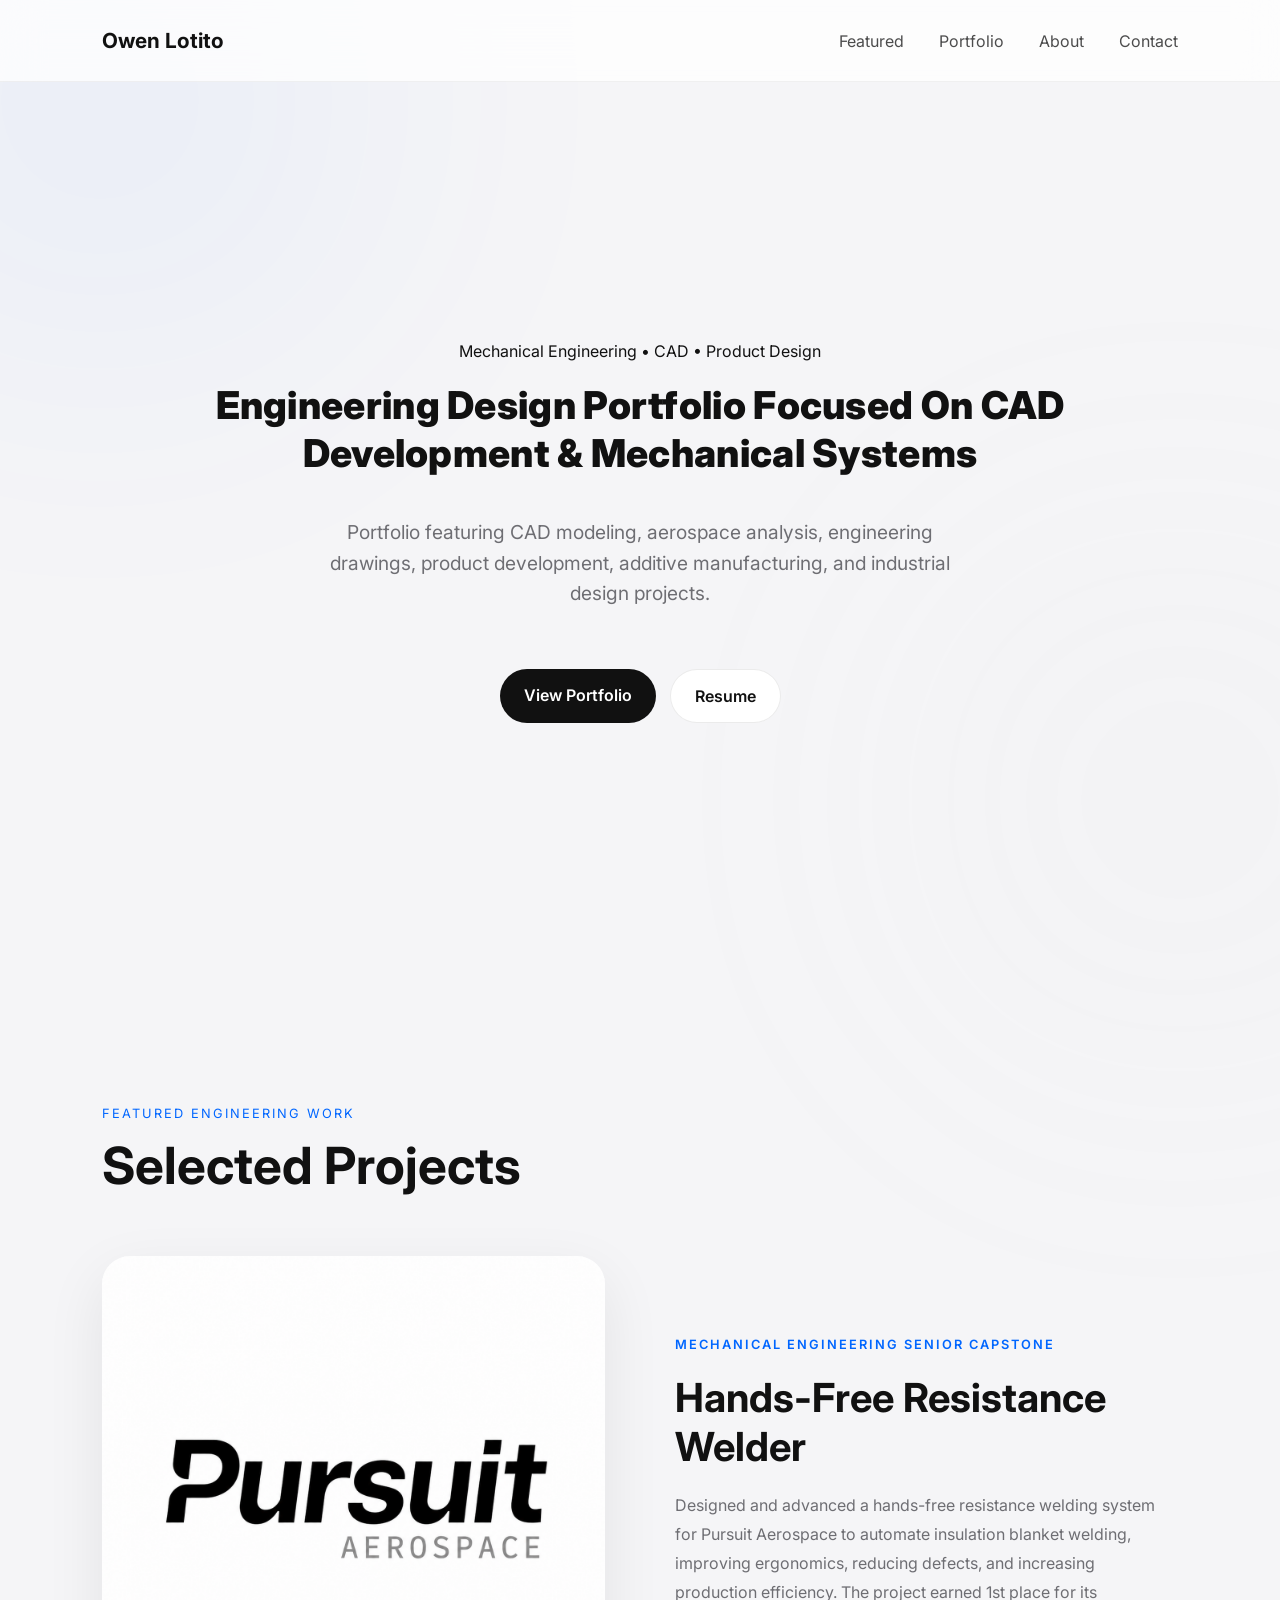
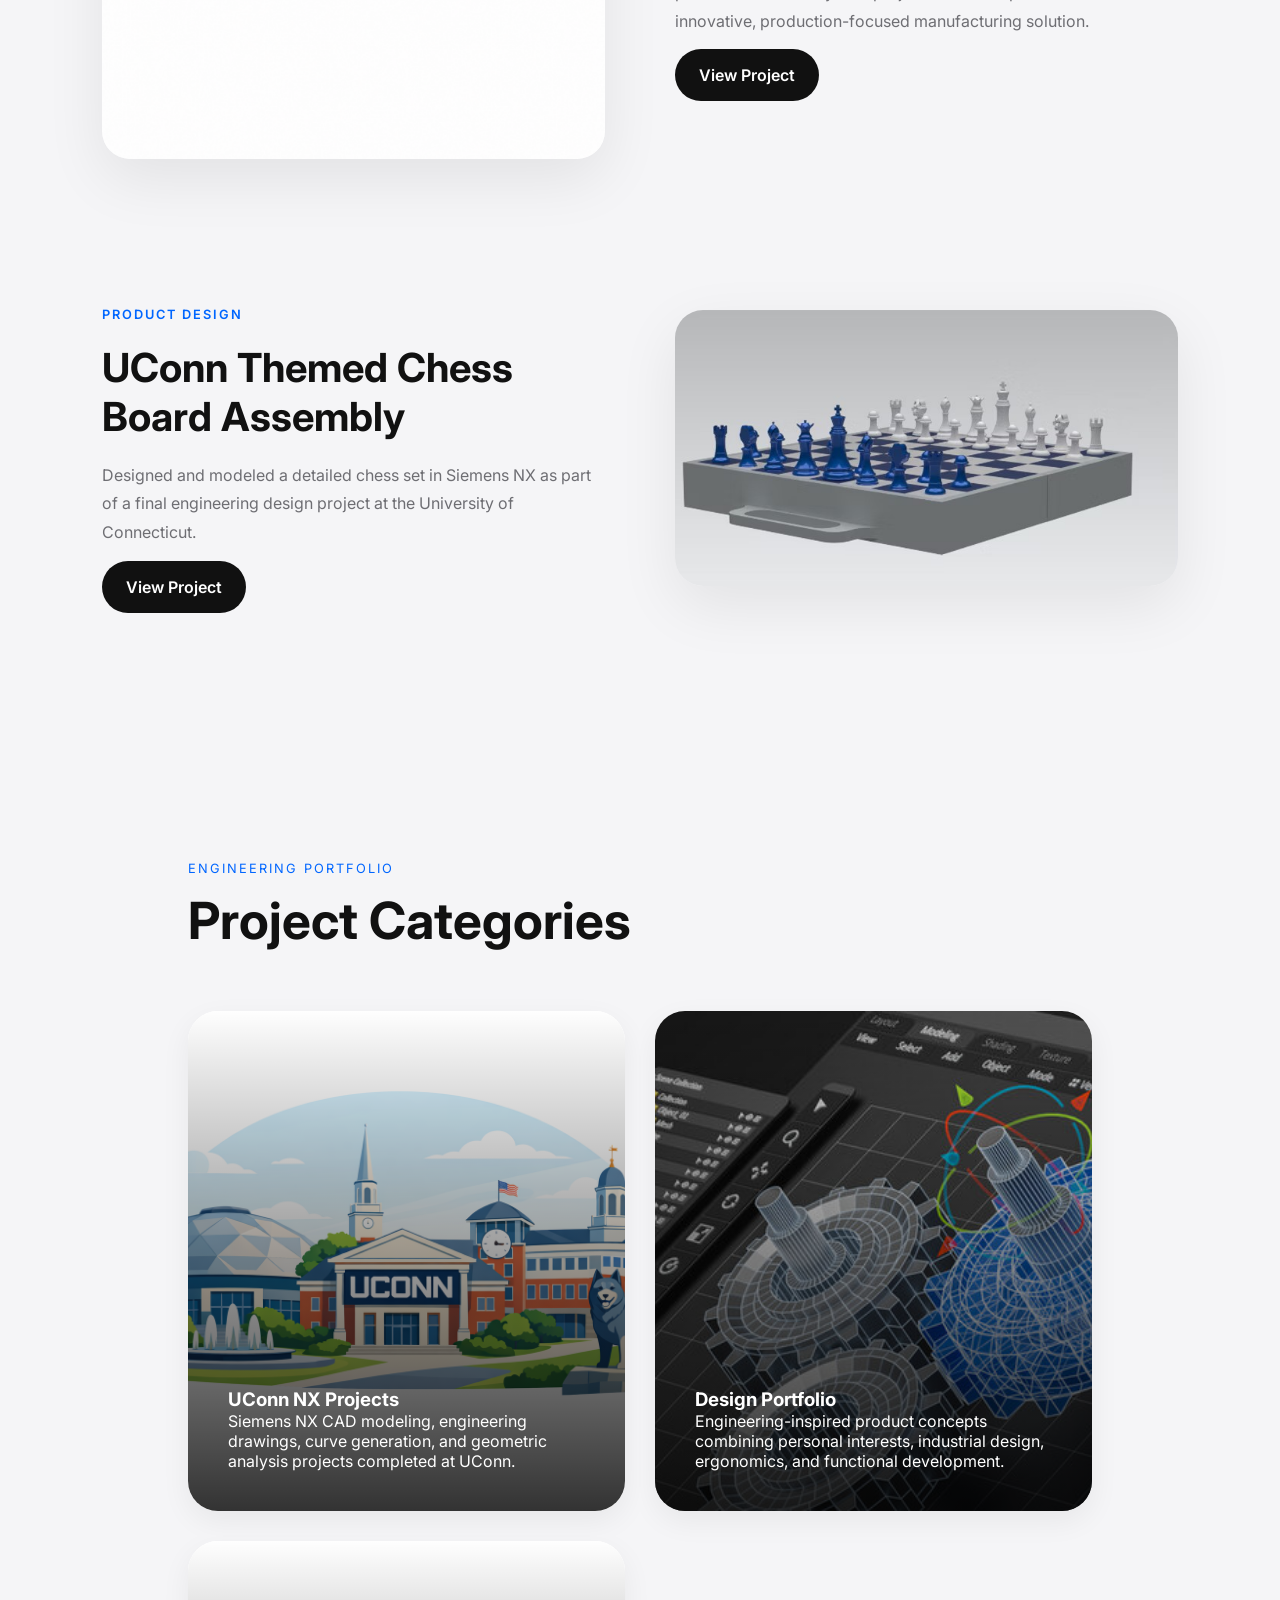
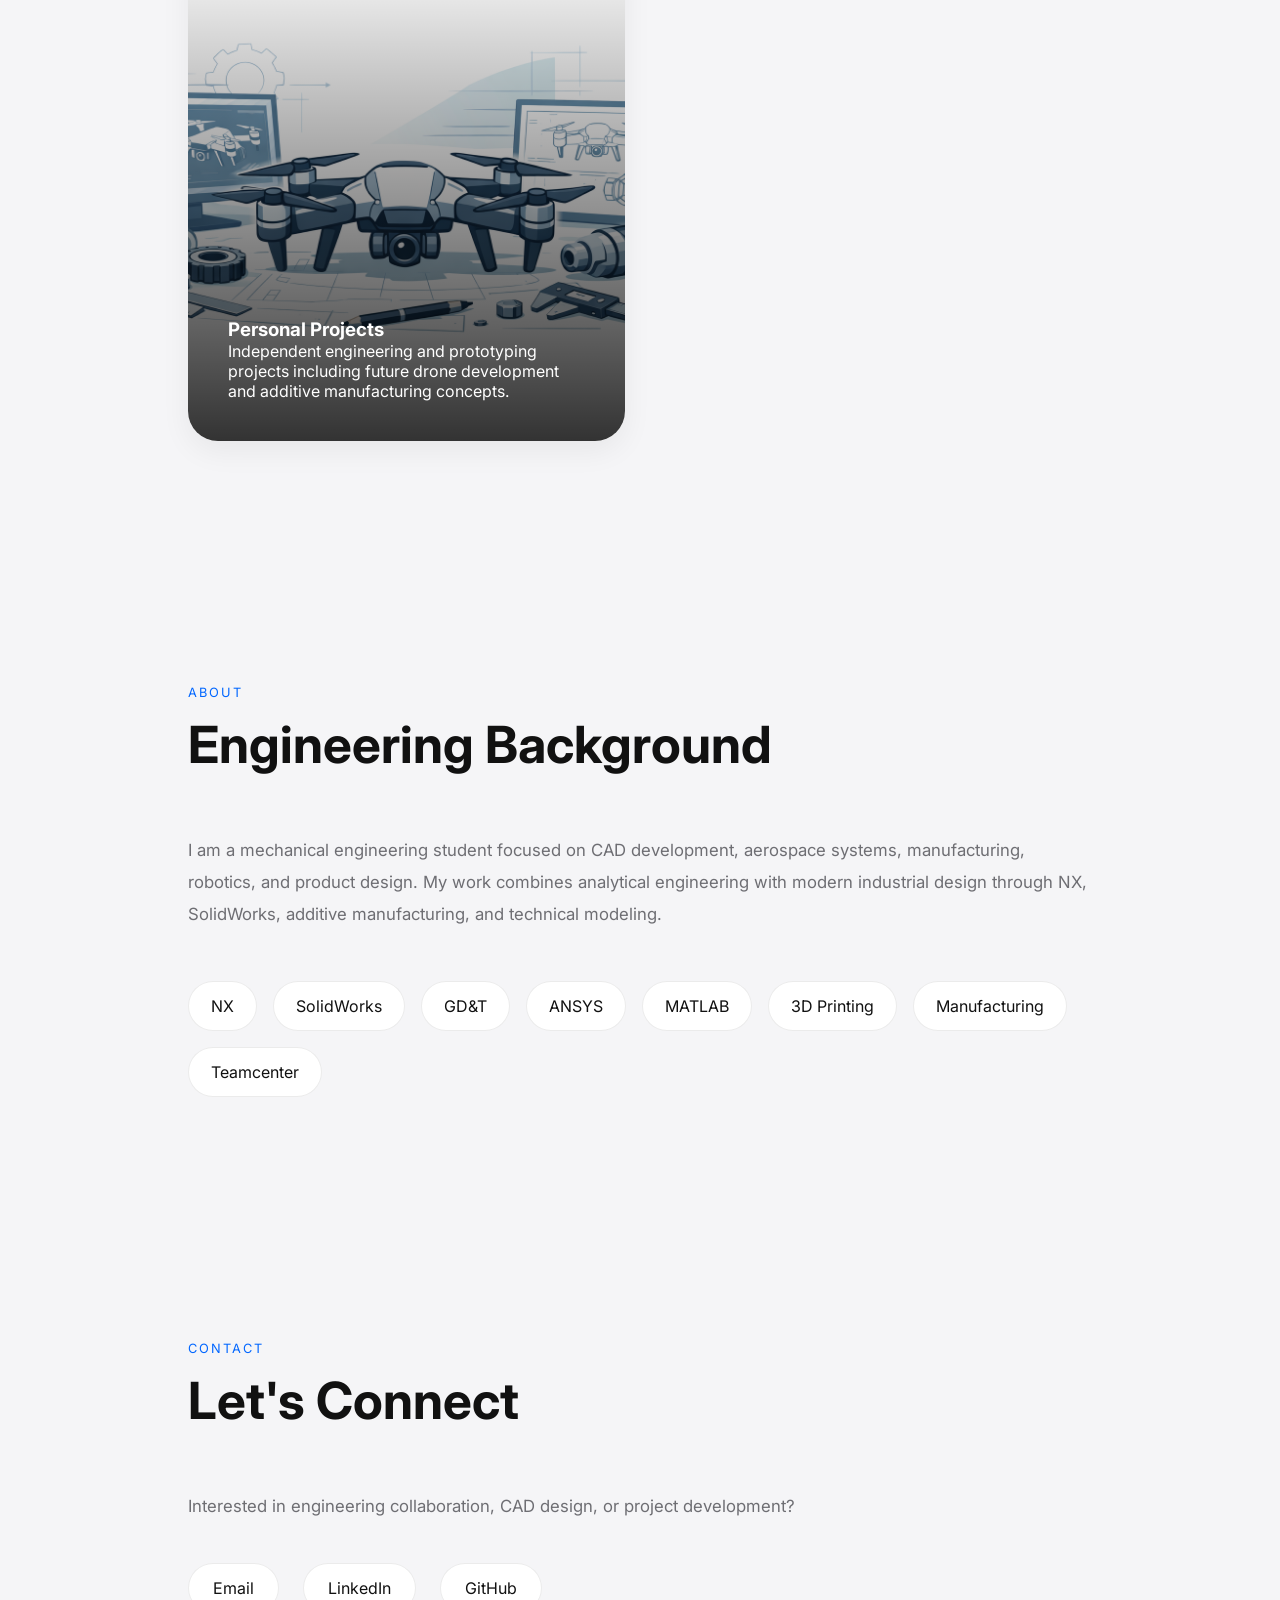
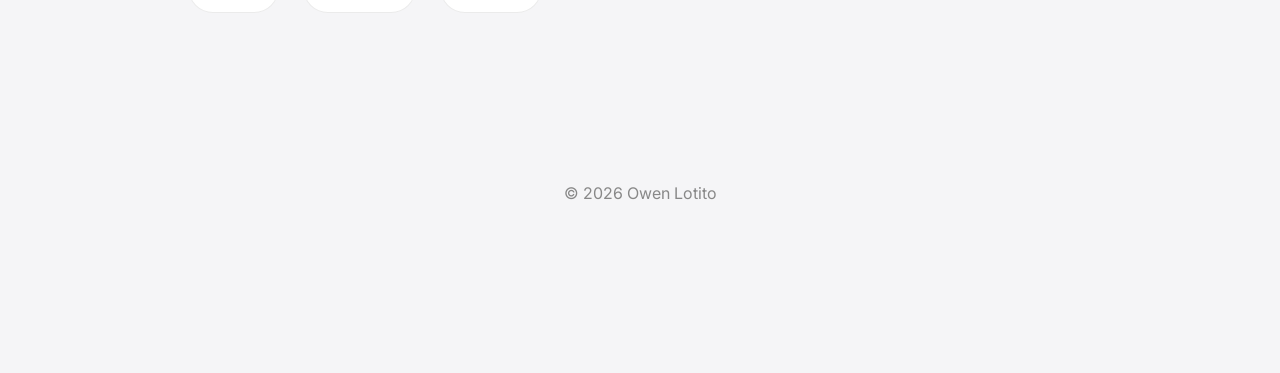
==== index.html @ e56b6489 "Update index.html" ====
<!DOCTYPE html>
<html lang="en">
<head>
  <meta charset="UTF-8" />
  <meta name="viewport" content="width=device-width, initial-scale=1.0"/>
  <title>Owen Lotito | Engineering Portfolio</title>

  <link rel="stylesheet" href="style.css"/>
  <link href="https://fonts.googleapis.com/css2?family=Inter:wght@300;400;500;600;700;800&display=swap" rel="stylesheet">
</head>

<body>

<div class="background-glow glow1"></div>
<div class="background-glow glow2"></div>

<header class="hero">

  <nav>
    <h1 class="logo">Owen Lotito</h1>

    <div class="nav-links">
      <a href="#featured">Featured</a>
      <a href="#categories">Portfolio</a>
      <a href="#about">About</a>
      <a href="#contact">Contact</a>
    </div>
  </nav>

  <div class="hero-content fade-up">

    <div class="hero-text">
      <span class="hero-subtitle">Mechanical Engineering • CAD • Product Design</span>

      <h2>
        Engineering Design Portfolio Focused On CAD Development & Mechanical Systems
      </h2>

      <p>
        Portfolio featuring CAD modeling, aerospace analysis, engineering drawings,
        product development, additive manufacturing, and industrial design projects.
      </p>
      
    
      <div class="hero-buttons">
        <a class="btn primary" href="#featured">View Portfolio</a>
        <a class="btn secondary" href="resume.pdf" target="_blank">Resume</a>
      </div>
    </div>

</header>

<section id="featured" class="featured-section">

  <div class="section-title fade-up">
    <span>Featured Engineering Work</span>
    <h2>Selected Projects</h2>
  </div>

 <div class="featured-project fade-left">
    
  <div class="featured-image">
    <img src="image/pursuit.png" alt="UConn Senior Capstone" class="pursuit-logo"/>
  </div>
    
  <div class="featured-text">
    <span class="project-tag">Mechanical Engineering Senior Capstone</span>
    <h3>Hands-Free Resistance Welder</h3>

    <p>
      Designed and advanced a hands-free resistance welding system for Pursuit Aerospace 
      to automate insulation blanket welding, improving ergonomics, reducing defects, 
      and increasing production efficiency. The project earned 1st place for its innovative, production-focused manufacturing solution.
    </p>

    <a href="chess-project.html" class="btn primary">View Project</a>
  </div>

</div>

  <div class="featured-project reverse fade-right">

    <div class="featured-image">
      <img src="image/Chess-set-IMG.jpg" alt="UConn NX Final Project"/>
    </div>
    
    <div class="featured-text">
      <span class="project-tag">Product Design</span>
      <h3>UConn Themed Chess Board Assembly</h3> 
      <p>
        Designed and modeled a detailed chess set in Siemens NX as part of a
        final engineering design project at the University of Connecticut.
      </p>

      <a href="chess-project.html" class="btn primary">View Project</a>
    </div>

  </div>

<section id="categories" class="categories-section">

  <div class="section-title fade-up">
    <span>Engineering Portfolio</span>
    <h2>Project Categories</h2>
  </div>

 <div class="category-grid">

  <!-- UCONN NX PROJECTS -->
  <a href="uconn-nx-projects.html" class="category-card fade-up">
    <img src="image/uconn-image.png" alt="UConn NX Projects"/>

    <div class="category-overlay">
      <h3>UConn NX Projects</h3>
      <p>
        Siemens NX CAD modeling, engineering drawings, curve generation,
        and geometric analysis projects completed at UConn.
      </p>
    </div>
  </a>

  <!-- DESIGN PORTFOLIO -->
  <a href="design-portfolio.html" class="category-card fade-up">
    <img src="image/design-portfolio-image.jpg" alt="Design Portfolio"/>

    <div class="category-overlay">
      <h3>Design Portfolio</h3>
      <p>
        Engineering-inspired product concepts combining personal interests,
        industrial design, ergonomics, and functional development.
      </p>
    </div>
  </a>

  <!-- PERSONAL PROJECTS -->
  <a href="personal-projects.html" class="category-card fade-up">
    <img src="image/drone-cover-art.png" alt="Personal Projects"/>

    <div class="category-overlay">
      <h3>Personal Projects</h3>
      <p>
        Independent engineering and prototyping projects including future
        drone development and additive manufacturing concepts.
      </p>
    </div>
  </a>

</div>

  </div>

</section>

<section id="about" class="about-section fade-up">

  <div class="section-title">
    <span>About</span>
    <h2>Engineering Background</h2>
  </div>

  <p>
    I am a mechanical engineering student focused on CAD development,
    aerospace systems, manufacturing, robotics, and product design.
    My work combines analytical engineering with modern industrial design
    through NX, SolidWorks, additive manufacturing, and technical modeling.
  </p>

  <div class="skills-grid">
    <span>NX</span>
    <span>SolidWorks</span>
    <span>GD&T</span>
    <span>ANSYS</span>
    <span>MATLAB</span>
    <span>3D Printing</span>
    <span>Manufacturing</span>
    <span>Teamcenter</span>
  </div>

</section>

<section id="contact" class="contact-section fade-up">

  <div class="section-title">
    <span>Contact</span>
    <h2>Let's Connect</h2>
  </div>

  <p>
    Interested in engineering collaboration, CAD design, or project development?
  </p>

  <div class="contact-links">
    <a href="mailto:owenlotito14@gmail.com">Email</a>
    <a href="https://www.linkedin.com/in/owen-lotito/" target="_blank">LinkedIn</a>
    <a href="https://github.com" target="_blank">GitHub</a>
  </div>

</section>

<footer>
  <p>© 2026 Owen Lotito</p>
</footer>

<script src="script.js"></script>

</body>
</html>
---- style.css ----
* {
  margin: 0;
  padding: 0;
  box-sizing: border-box;
}

html {
  scroll-behavior: smooth;
}

body {
  font-family: 'Inter', sans-serif;
  background: #f5f5f7;
  color: #111111;
  overflow-x: hidden;
}

.background-glow {
  position: fixed;
  width: 500px;
  height: 500px;
  border-radius: 50%;
  filter: blur(150px);
  opacity: 0.06;
  z-index: -1;
}

.glow1 {
  background: #0066ff;
  top: -150px;
  left: -150px;
}

.glow2 {
  background: #cfcfcf;
  bottom: -150px;
  right: -150px;
}

nav {
  display: flex;
  justify-content: space-between;
  align-items: center;
  padding: 28px 8%;
  position: sticky;
  top: 0;
  z-index: 1000;
  backdrop-filter: blur(20px);
  background: rgba(255,255,255,0.75);
  border-bottom: 1px solid rgba(0,0,0,0.05);
}

.logo {
  font-size: 1.3rem;
  font-weight: 700;
  text-decoration: none;
  color: #111;
}

.nav-links {
  display: flex;
  gap: 35px;
}

.nav-links a {
  text-decoration: none;
  color: rgba(0,0,0,0.7);
  transition: 0.3s ease;
}

.nav-links a:hover {
  color: #111;
}

.hero-content {
  display: flex;
  justify-content: center;
  align-items: center;
  min-height: 100vh;
  width: 100%;
  padding: 0 80px;
  text-align: center;
}

.hero-text {
  max-width: 850px;
  margin: 0 auto;
  text-align: center;
}

.hero-text h2 {
  text-align: center;
  font-size: clamp(1.8rem, 3vw, 2.6rem);
  line-height: 1.25;
  margin: 20px auto 40px;
  font-weight: 850;
  letter-spacing: 0.3px;
}

.hero-text p {
  font-size: 1.2rem;
  line-height: 1.6;
  max-width: 650px;
  margin: 0 auto 30px auto;
  color: #6e6e73;
}

.hero-buttons {
  display: flex;
  justify-content: center;
  gap: 14px;
  margin-top: 60px;
}

.btn {
  padding: 16px 24px;
  border-radius: 900px;
  text-decoration: none;
  font-weight: 600;
  transition: 0.35s ease;
}

.primary {
  background: #111;
  color: white;
}

.primary:hover {
  transform: translateY(-3px);
}

.secondary {
  border: 1px solid rgba(0,0,0,0.08);
  color: #111;
  background: white;
}

.secondary:hover {
  background: #f0f0f0;
}

.hero-image {
  width: 100%;
  max-width: 420px;
  border-radius: 32px;
  object-fit: cover;
  box-shadow: 0 20px 60px rgba(0,0,0,0.08);
}

section {
  padding: 120px 8%;
}

.section-title span {
  color: #0066ff;
  text-transform: uppercase;
  letter-spacing: 2px;
  font-size: 0.8rem;
}

.section-title h2 {
  font-size: clamp(2.5rem, 4vw, 4rem);
  margin-top: 12px;
  margin-bottom: 60px;
}

.featured-project {
  display: grid;
  grid-template-columns: 1fr 1fr;
  gap: 70px;
  align-items: center;
  margin-bottom: 140px;
}

.reverse {
  direction: rtl;
}

.reverse * {
  direction: ltr;
}

.featured-image {
  width: 100%;
}

.featured-image img {
  width: 100%;
  border-radius: 28px;
  object-fit: cover;
  box-shadow: 0 20px 60px rgba(0,0,0,0.08);
}

.featured-text h3 {
  font-size: 2.5rem;
  margin: 20px 0;
}

.featured-text p {
  color: #6e6e73;
  line-height: 1.8;
  margin-bottom: 30px;
}

.project-tag {
  color: #0066ff;
  text-transform: uppercase;
  letter-spacing: 2px;
  font-size: 0.8rem;
  font-weight: 600;
}

.project-link {
  color: #111;
  text-decoration: none;
  font-weight: 600;
}

.project-features {
  list-style: none;
  padding: 0;
  margin: 25px 0;
}

.project-features li {
  color: #6e6e73;
  line-height: 1.8;
  margin-bottom: 12px;
  padding-left: 24px;
  position: relative;
}

.project-features li:before {
  content: "→";
  position: absolute;
  left: 0;
  color: #0066ff;
  font-weight: 600;
}

.project-images {
  display: grid;
  gap: 20px;
}

.project-images img {
  width: 100%;
  border-radius: 24px;
  object-fit: cover;
  box-shadow: 0 10px 30px rgba(0,0,0,0.08);
  transition: transform 0.3s ease;
}

.project-images img:hover {
  transform: translateY(-6px);
}

.category-grid {
  display: grid;
  grid-template-columns: repeat(auto-fit, minmax(300px, 1fr));
  gap: 30px;
}

.category-card {
  position: relative;
  overflow: hidden;
  border-radius: 30px;
  height: 500px;
  background: white;
  box-shadow: 0 10px 30px rgba(0,0,0,0.06);
}

.category-card img {
  width: 100%;
  height: 100%;
  object-fit: cover;
  transition: 0.6s ease;
}

.category-card:hover img {
  transform: scale(1.05);
}

.category-overlay {
  position: absolute;
  inset: 0;
  background: linear-gradient(to top, rgba(0,0,0,0.8), transparent);
  display: flex;
  flex-direction: column;
  justify-content: flex-end;
  padding: 40px;
  color: white;
}

.project-grid {
  display: grid;
  grid-template-columns: repeat(auto-fit, minmax(320px, 1fr));
  gap: 30px;
}

.project-card {
  background: white;
  border-radius: 28px;
  overflow: hidden;
  box-shadow: 0 10px 30px rgba(0,0,0,0.06);
  transition: 0.4s ease;
}

.project-card:hover {
  transform: translateY(-10px);
}

.project-card img {
  width: 100%;
  height: 260px;
  object-fit: cover;
}

.project-info {
  padding: 30px;
}

.project-info h3 {
  margin-bottom: 15px;
  font-size: 1.4rem;
}

.project-info p {
  color: #6e6e73;
  line-height: 1.7;
}

.about-section p,
.contact-section p {
  max-width: 900px;
  color: #6e6e73;
  line-height: 1.9;
  font-size: 1.05rem;
}

.skills-grid {
  display: flex;
  flex-wrap: wrap;
  gap: 16px;
  margin-top: 50px;
}

.skills-grid span {
  background: white;
  border: 1px solid rgba(0,0,0,0.08);
  padding: 14px 22px;
  border-radius: 999px;
}

.contact-links {
  display: flex;
  gap: 24px;
  margin-top: 40px;
}

.contact-links a {
  text-decoration: none;
  color: #111;
  border: 1px solid rgba(0,0,0,0.08);
  background: white;
  padding: 14px 24px;
  border-radius: 999px;
  transition: 0.3s ease;
}

.contact-links a:hover {
  background: #f0f0f0;
}

footer {
  padding: 50px;
  text-align: center;
  color: #888;
}

.fade-up,
.fade-left,
.fade-right {
  opacity: 0;
  transition: all 1s ease;
}

.fade-up {
  transform: translateY(40px);
}

.fade-left {
  transform: translateX(-40px);
}

.fade-right {
  transform: translateX(40px);
}

.visible {
  opacity: 1;
  transform: translate(0,0);
}

/* ===== PROJECT DETAIL PAGE STYLES ===== */

.project-detail-section {
  padding: 80px 8% !important;
}

.project-detail-container {
  max-width: 900px;
  margin: 0 auto;
}

.project-header-content {
  margin-bottom: 60px;
}

.project-header-content h1 {
  font-size: clamp(2.5rem, 5vw, 4rem);
  margin: 20px 0;
  font-weight: 800;
  line-height: 1.2;
  color: #111;
}

.project-intro {
  font-size: 1.15rem;
  line-height: 1.8;
  color: #6e6e73;
  margin-top: 20px;
  max-width: 800px;
}

.project-detail-image {
  margin-bottom: 100px;
  width: 100%;
}

.project-detail-image img {
  width: 100%;
  border-radius: 28px;
  box-shadow: 0 20px 60px rgba(0,0,0,0.08);
  object-fit: cover;
  display: block;
}

.project-detail-content {
  margin-bottom: 80px;
}

.detail-section {
  margin-bottom: 80px;
}

.detail-section h2 {
  font-size: 2rem;
  font-weight: 700;
  margin-bottom: 30px;
  color: #111;
}

.detail-section p {
  color: #6e6e73;
  line-height: 1.85;
  margin-bottom: 20px;
  font-size: 1.05rem;
}

.detail-section p:last-child {
  margin-bottom: 0;
}

/* ===== ENHANCED PROJECT FEATURES LIST ===== */

.project-features-detailed {
  list-style: none !important;
  padding: 0 !important;
  margin: 30px 0 !important;
}

.project-features-detailed li {
  background: white;
  padding: 24px;
  margin-bottom: 16px;
  border-radius: 16px;
  border-left: 4px solid #0066ff;
  box-shadow: 0 4px 15px rgba(0,0,0,0.03);
  transition: all 0.3s ease;
  list-style: none !important;
}

.project-features-detailed li:hover {
  box-shadow: 0 8px 25px rgba(0,0,0,0.08);
  transform: translateX(8px);
}

.project-features-detailed li strong {
  color: #111;
  font-size: 1.05rem;
  display: block;
  margin-bottom: 8px;
  font-weight: 700;
}

.project-features-detailed li span {
  color: #6e6e73;
  line-height: 1.7;
  font-size: 0.98rem;
  display: block;
  font-weight: 400;
}

/* ===== SKILLS APPLIED SECTION ===== */

.skills-applied {
  display: flex;
  flex-wrap: wrap;
  gap: 12px;
  margin-top: 30px;
}

.skills-applied span {
  background: white;
  border: 1px solid rgba(0,0,0,0.08);
  color: #111;
  padding: 12px 20px;
  border-radius: 999px;
  font-size: 0.95rem;
  font-weight: 500;
  transition: all 0.3s ease;
}

.skills-applied span:hover {
  background: #111;
  color: white;
  border-color: #111;
  transform: translateY(-2px);
}

/* ===== BACK LINK ===== */

.back-link {
  margin-top: 100px;
  padding-top: 60px;
  border-top: 1px solid rgba(0,0,0,0.08);
}

.back-link a {
  display: inline-block;
  color: #0066ff;
  text-decoration: none;
  font-weight: 600;
  transition: all 0.3s ease;
  padding: 12px 20px;
  border-radius: 8px;
}

.back-link a:hover {
  background: rgba(0,102,255,0.1);
  transform: translateX(-6px);
}

@media(max-width: 1000px) {

  .hero-content,
  .featured-project {
    grid-template-columns: 1fr;
  }

  .hero-text h2 {
    font-size: 3rem;
  }

  .reverse {
    direction: ltr;
  }

  .project-detail-section {
    padding: 60px 8% !important;
  }

  .detail-section {
    margin-bottom: 60px;
  }

  .project-features-detailed li {
    padding: 20px;
    margin-bottom: 12px;
  }

}

@media(max-width: 640px) {

  .project-header-content h1 {
    font-size: 2rem;
  }

  .detail-section h2 {
    font-size: 1.5rem;
  }

  .skills-applied {
    gap: 8px;
  }

  .skills-applied span {
    padding: 10px 16px;
    font-size: 0.9rem;
  }

  /* ===== CLICKABLE CATEGORY CARDS ===== */

.category-card {
  text-decoration: none;
  color: inherit;
  display: block;
  transition: all 0.4s ease;
}

.category-card:hover {
  transform: translateY(-10px);
  box-shadow: 0 20px 50px rgba(0,0,0,0.12);
}

/* ===== CATEGORY OVERLAY TEXT ===== */

.category-overlay h3 {
  font-size: 2rem;
  margin-bottom: 14px;
  font-weight: 700;
}

.category-overlay p {
  line-height: 1.7;
  color: rgba(255,255,255,0.85);
}

/* ===== PAGE HEADER IMPROVEMENTS ===== */

.projects-section .section-title {
  margin-bottom: 70px;
}

/* ===== PROJECT CARD IMAGE CONSISTENCY ===== */

.project-card img {
  width: 100%;
  height: 280px;
  object-fit: cover;
  display: block;
}

/* ===== SMOOTHER CARD ANIMATION ===== */

.project-card {
  transition:
    transform 0.4s ease,
    box-shadow 0.4s ease;
}

.project-card:hover {
  transform: translateY(-12px);
  box-shadow: 0 20px 50px rgba(0,0,0,0.12);
}

/* ===== MOBILE IMPROVEMENTS ===== */

@media(max-width: 768px) {

  .category-card {
    height: 380px;
  }

  .category-overlay h3 {
    font-size: 1.6rem;
  }

  .project-card img {
    height: 220px;
  }

.logo-fit {
  width: 80px;
  height: auto;
  object-fit: contain;
}
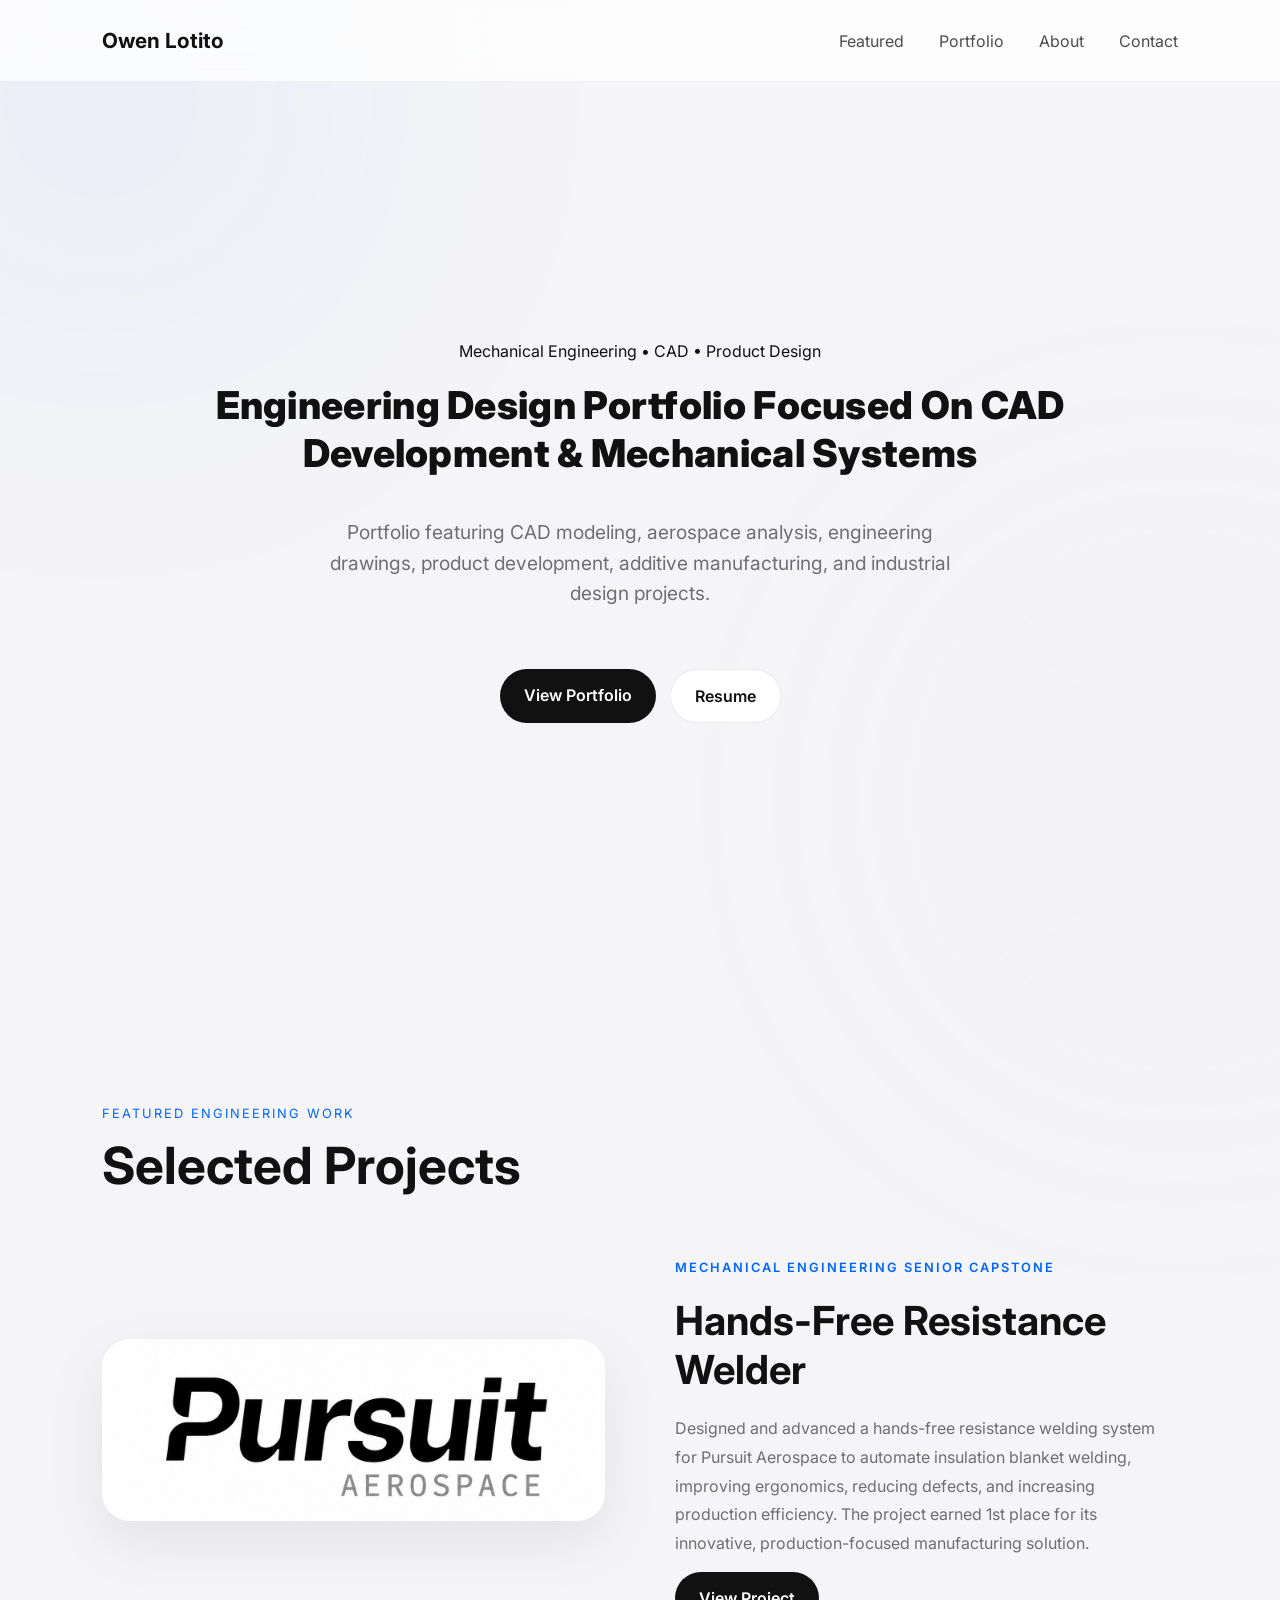
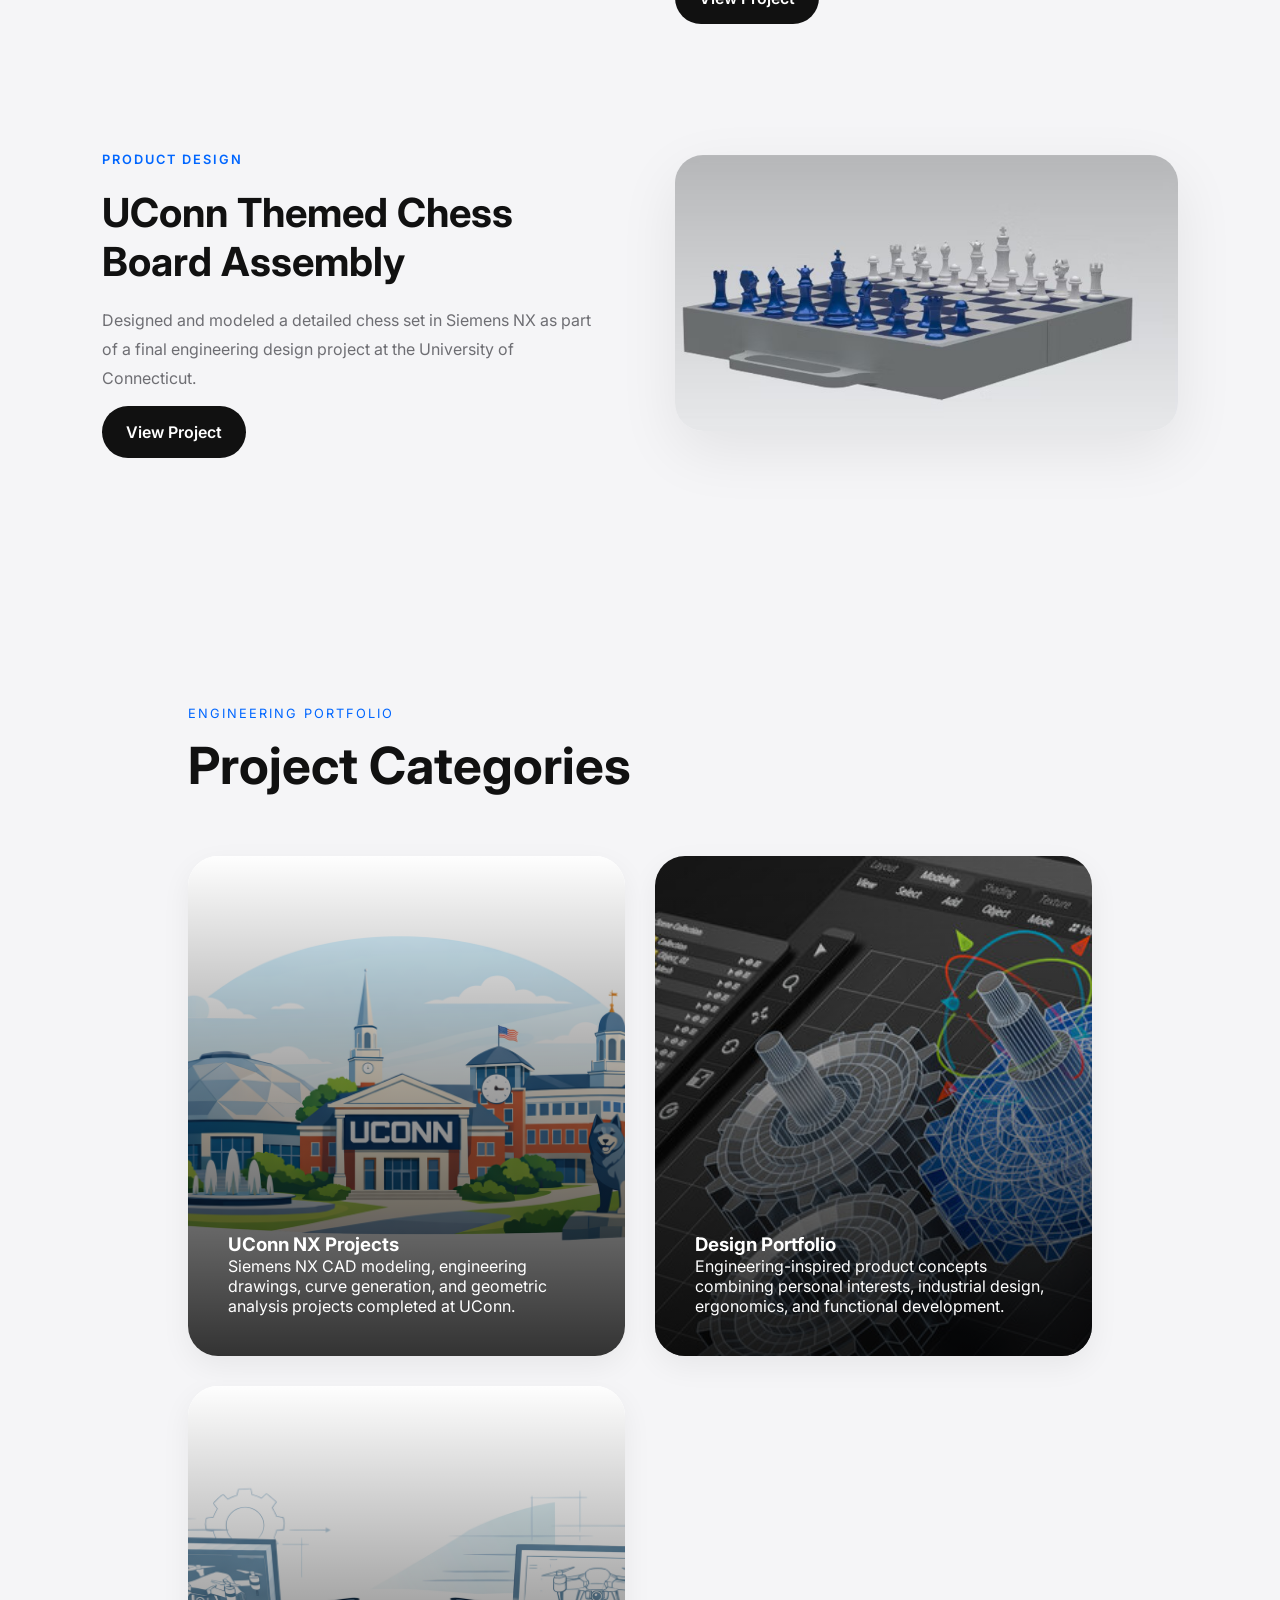
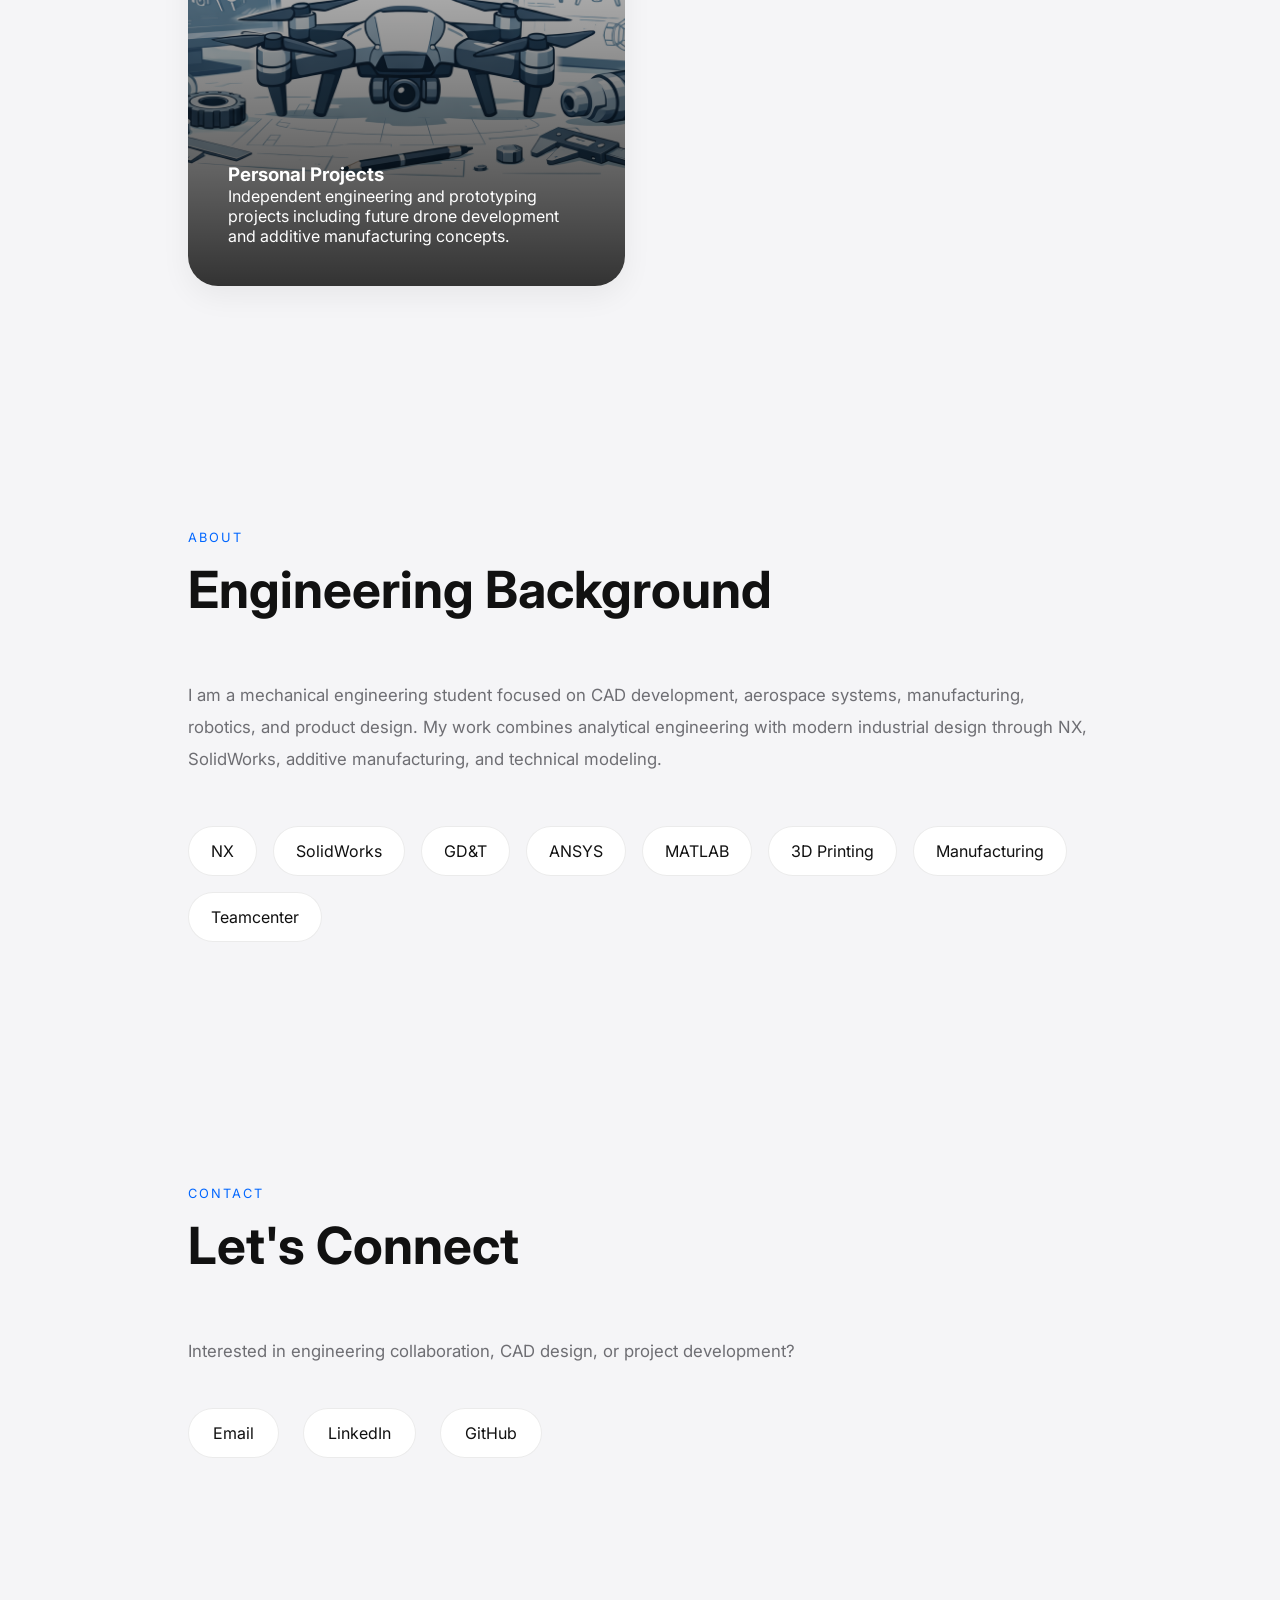
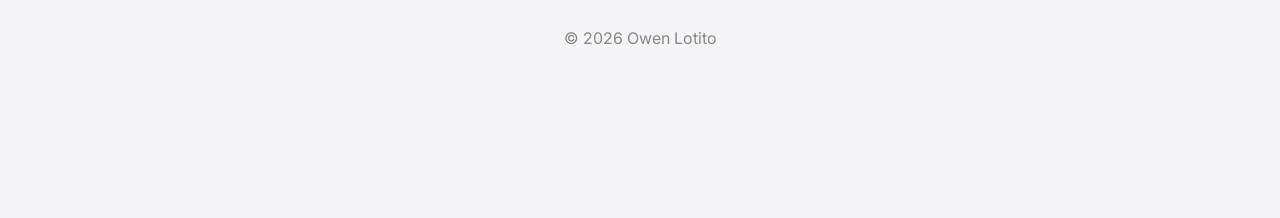
==== commit 36faf4ed: "Update capstone project link to point to capstone-project.html" ====
--- a/index.html
+++ b/index.html
@@ -73,7 +73,7 @@
       and increasing production efficiency. The project earned 1st place for its innovative, production-focused manufacturing solution.
     </p>
 
-    <a href="chess-project.html" class="btn primary">View Project</a>
+    <a href="capstone-project.html" class="btn primary">View Project</a>
   </div>
 
 </div>
--- a/style.css
+++ b/style.css
@@ -682,7 +682,7 @@
     height: 220px;
   }
 
-.logo-fit {
+.pursuit-logo {
   width: 80px;
   height: auto;
   object-fit: contain;
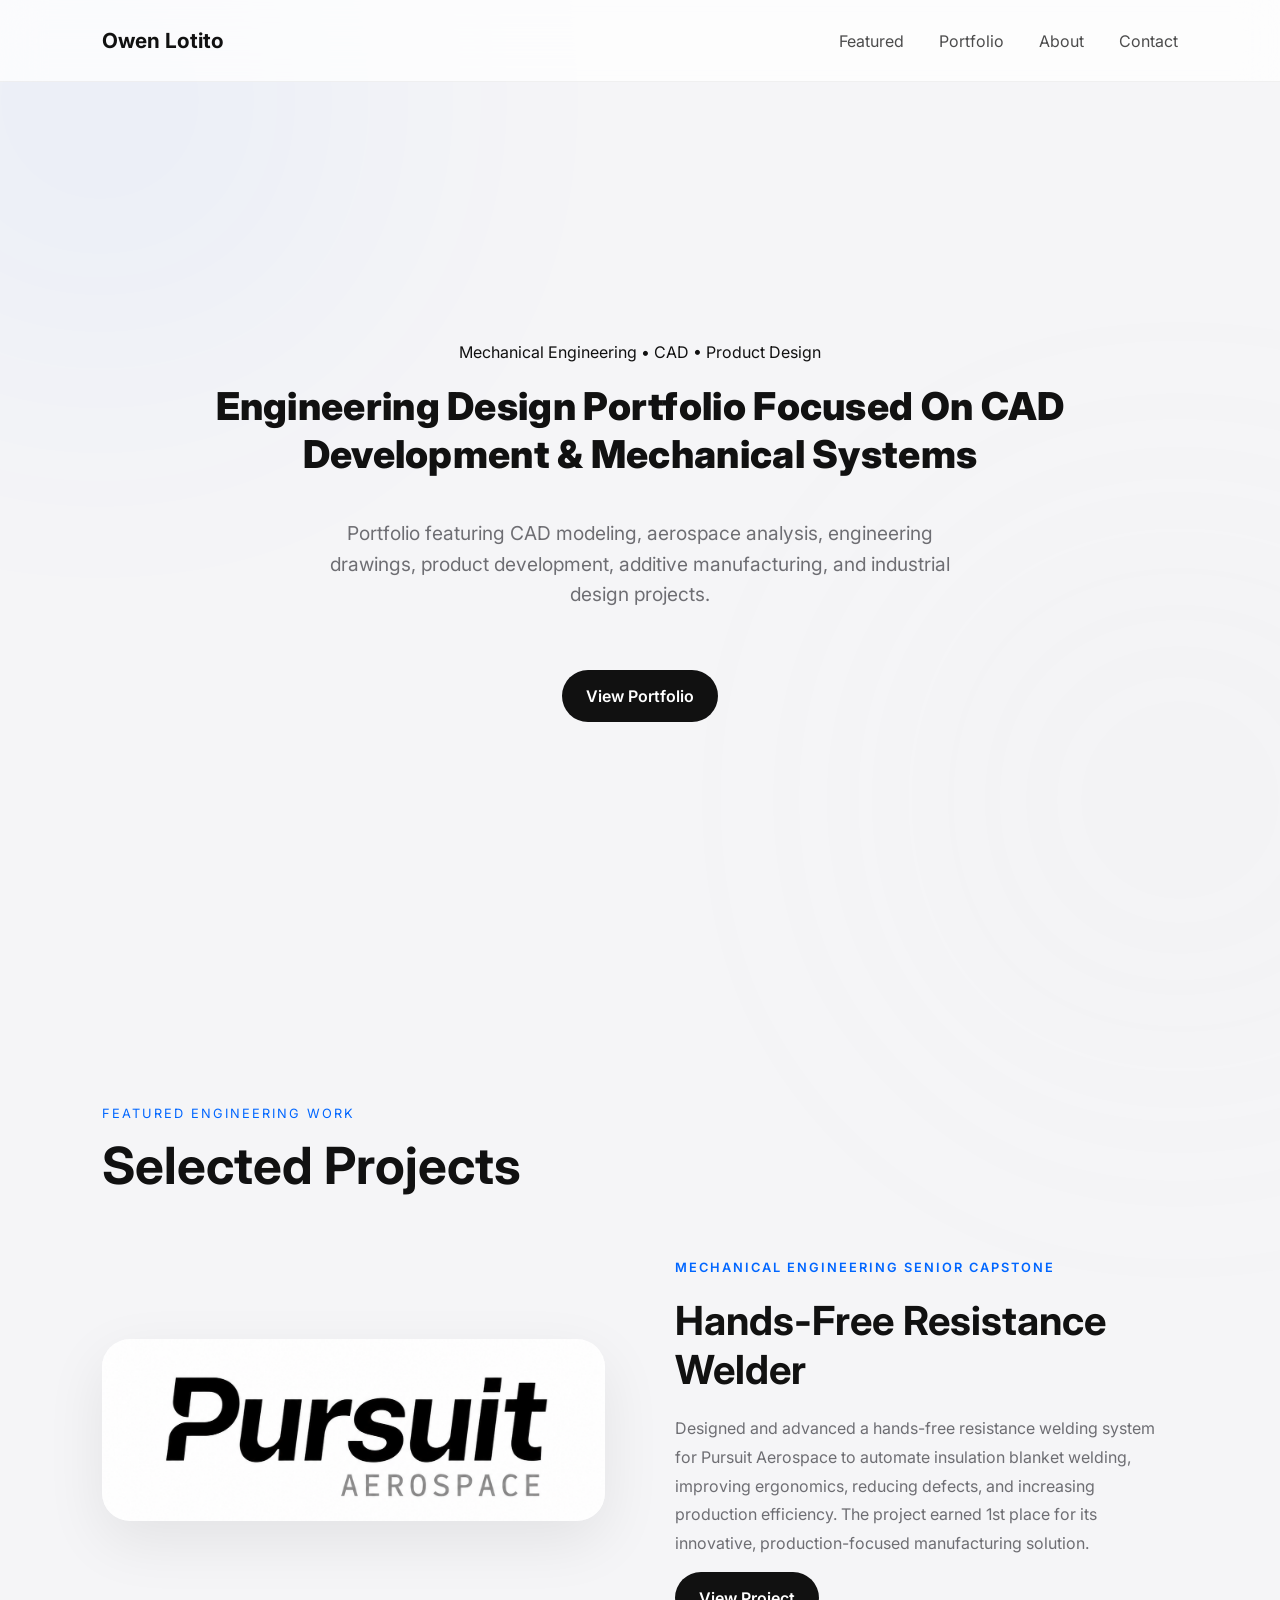
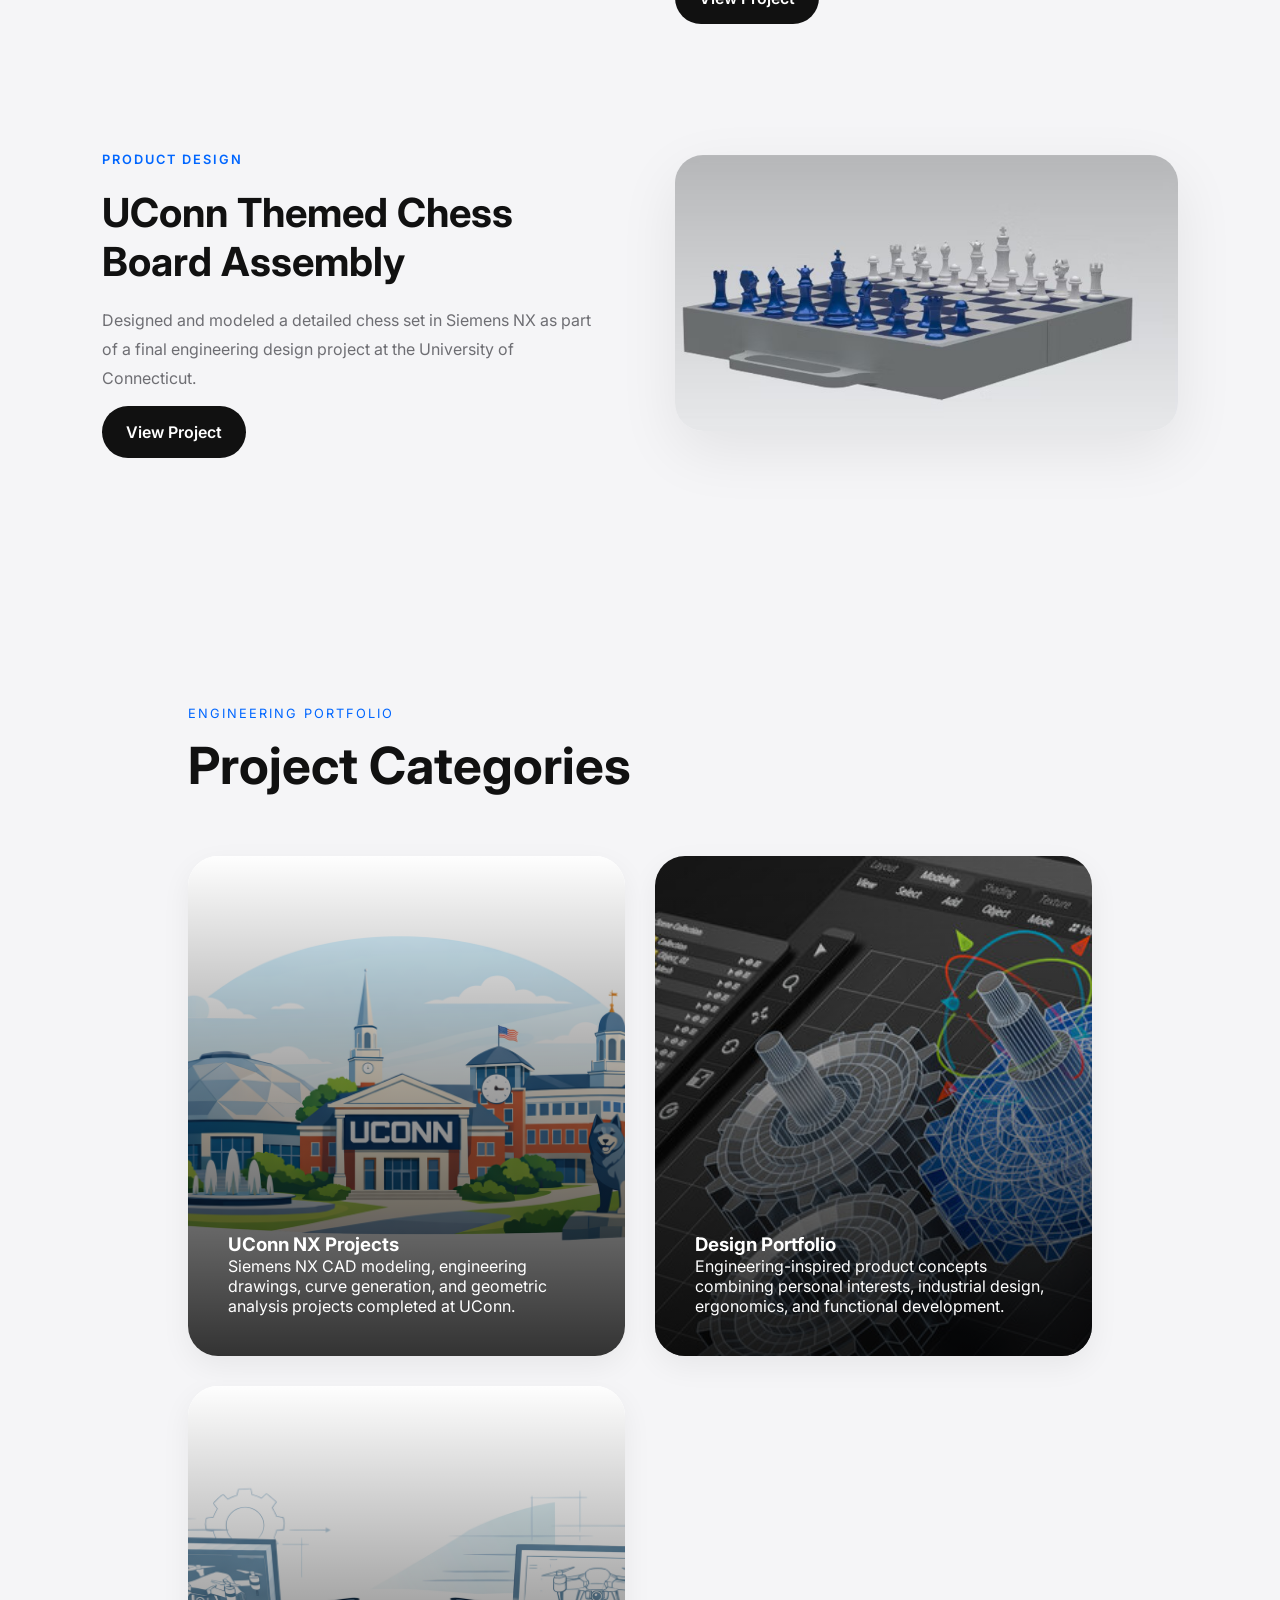
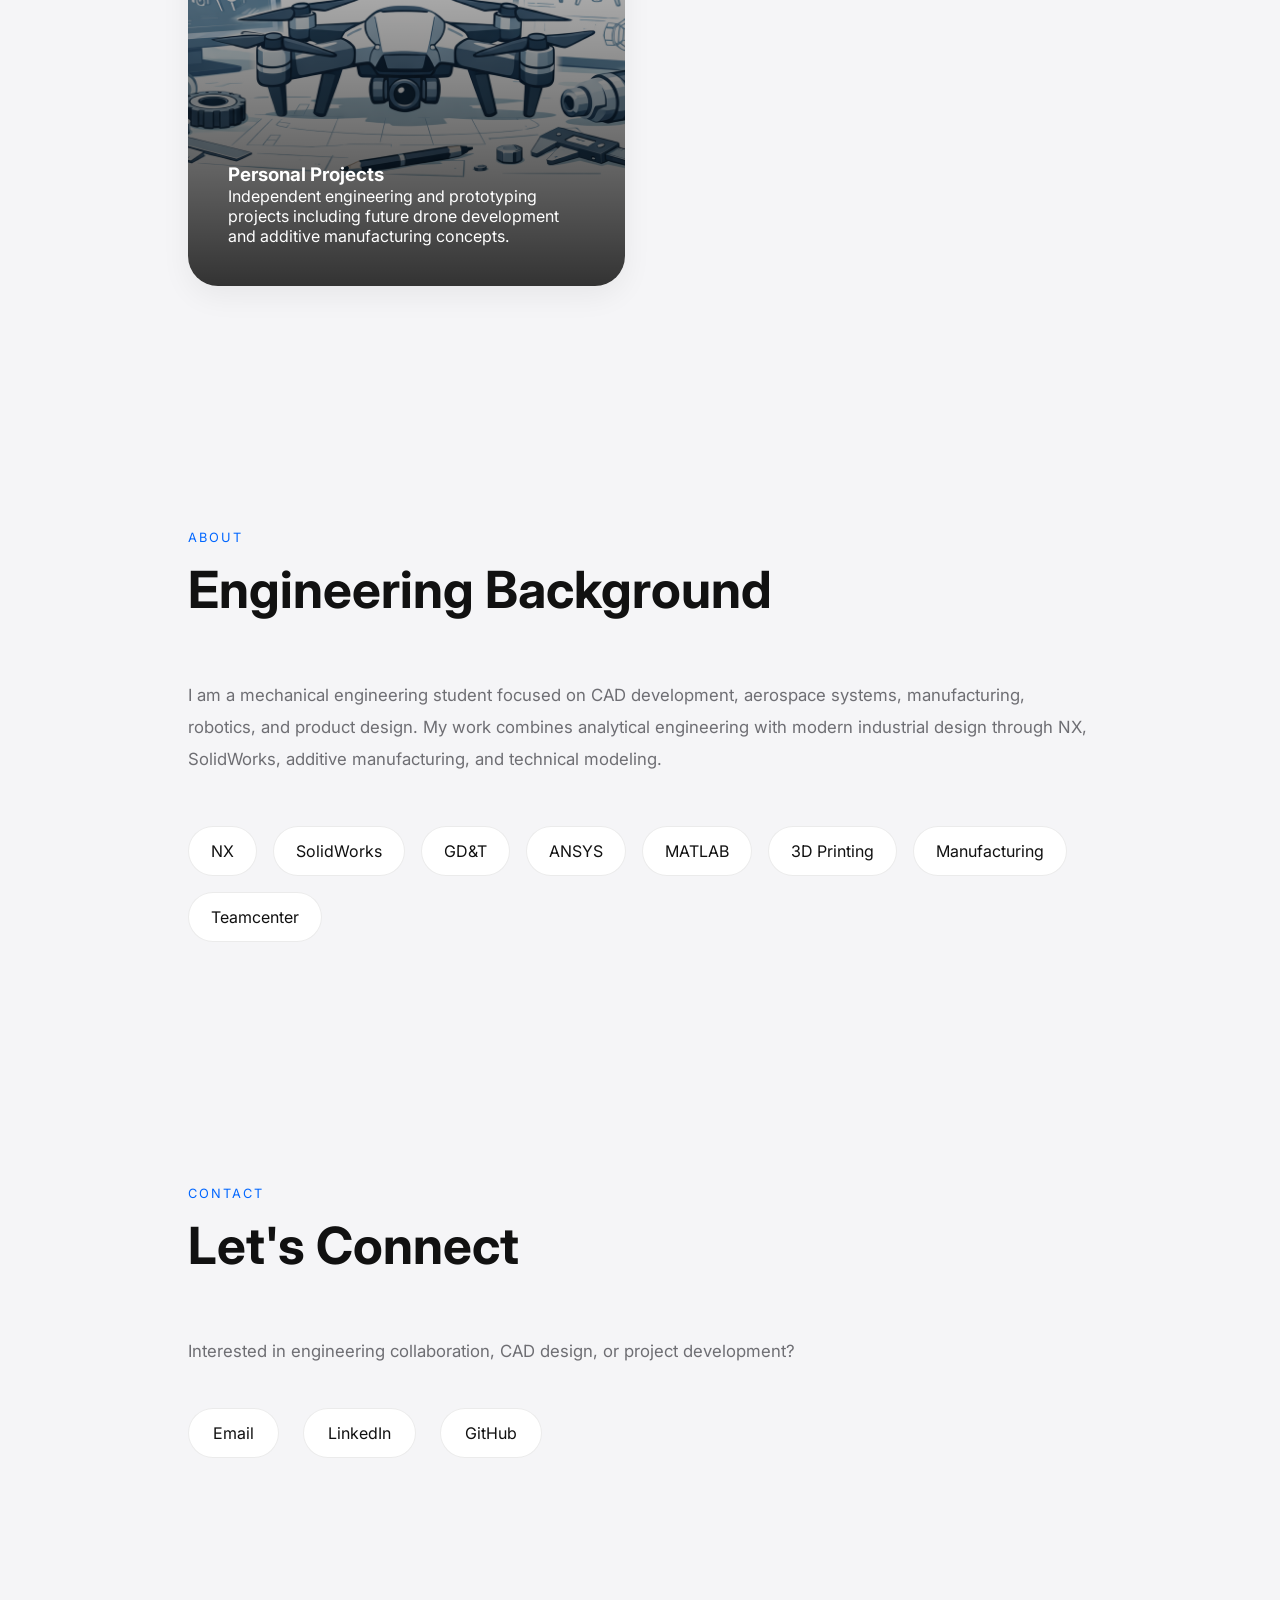
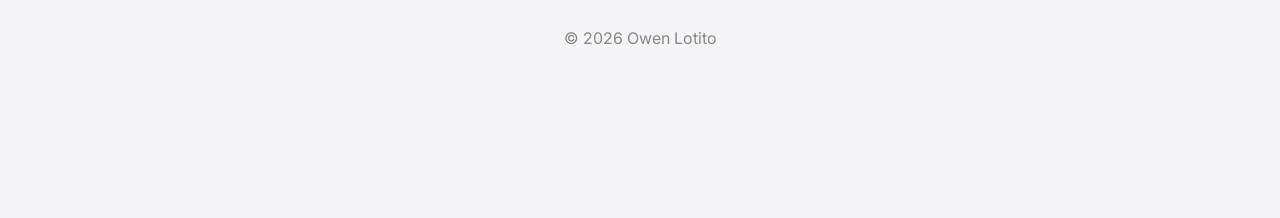
==== commit 24d3452a: "Remove resume button and center view portfolio button on home page" ====
--- a/index.html
+++ b/index.html
@@ -44,7 +44,6 @@
     
       <div class="hero-buttons">
         <a class="btn primary" href="#featured">View Portfolio</a>
-        <a class="btn secondary" href="resume.pdf" target="_blank">Resume</a>
       </div>
     </div>
 
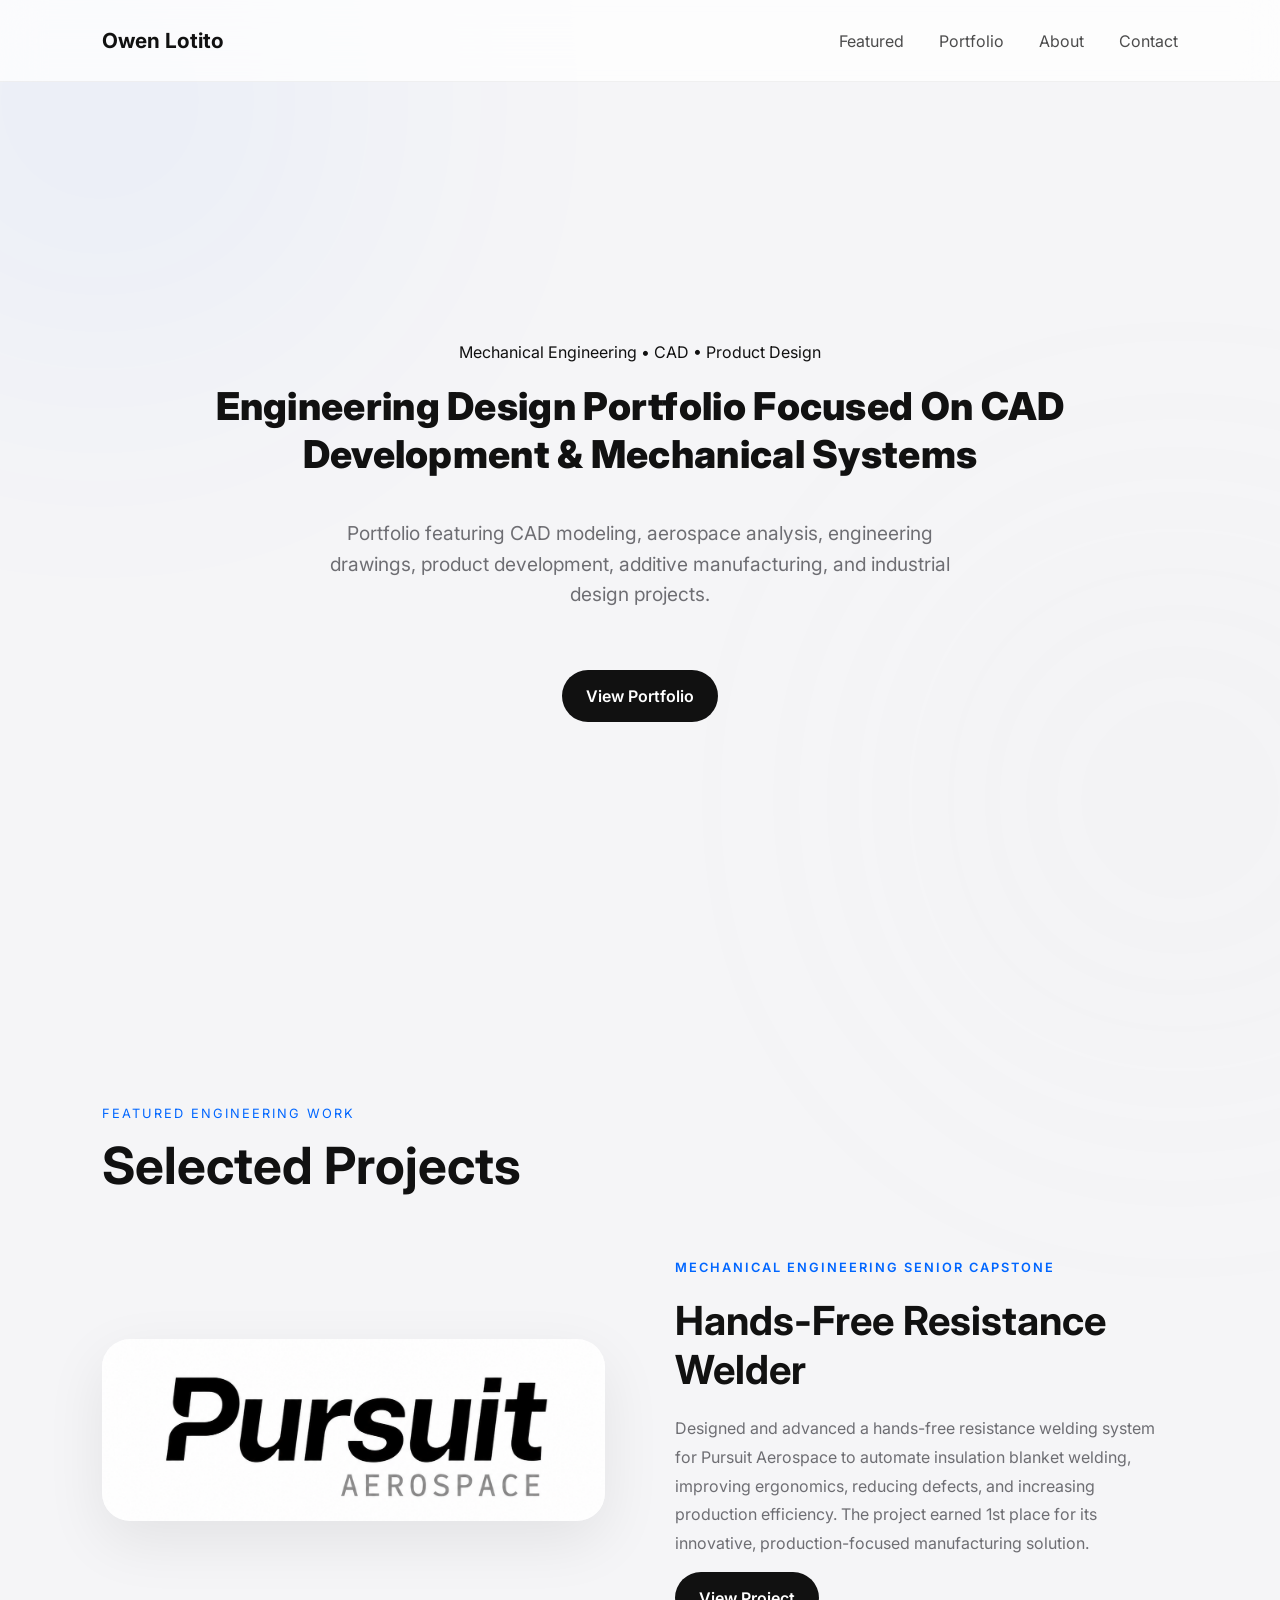
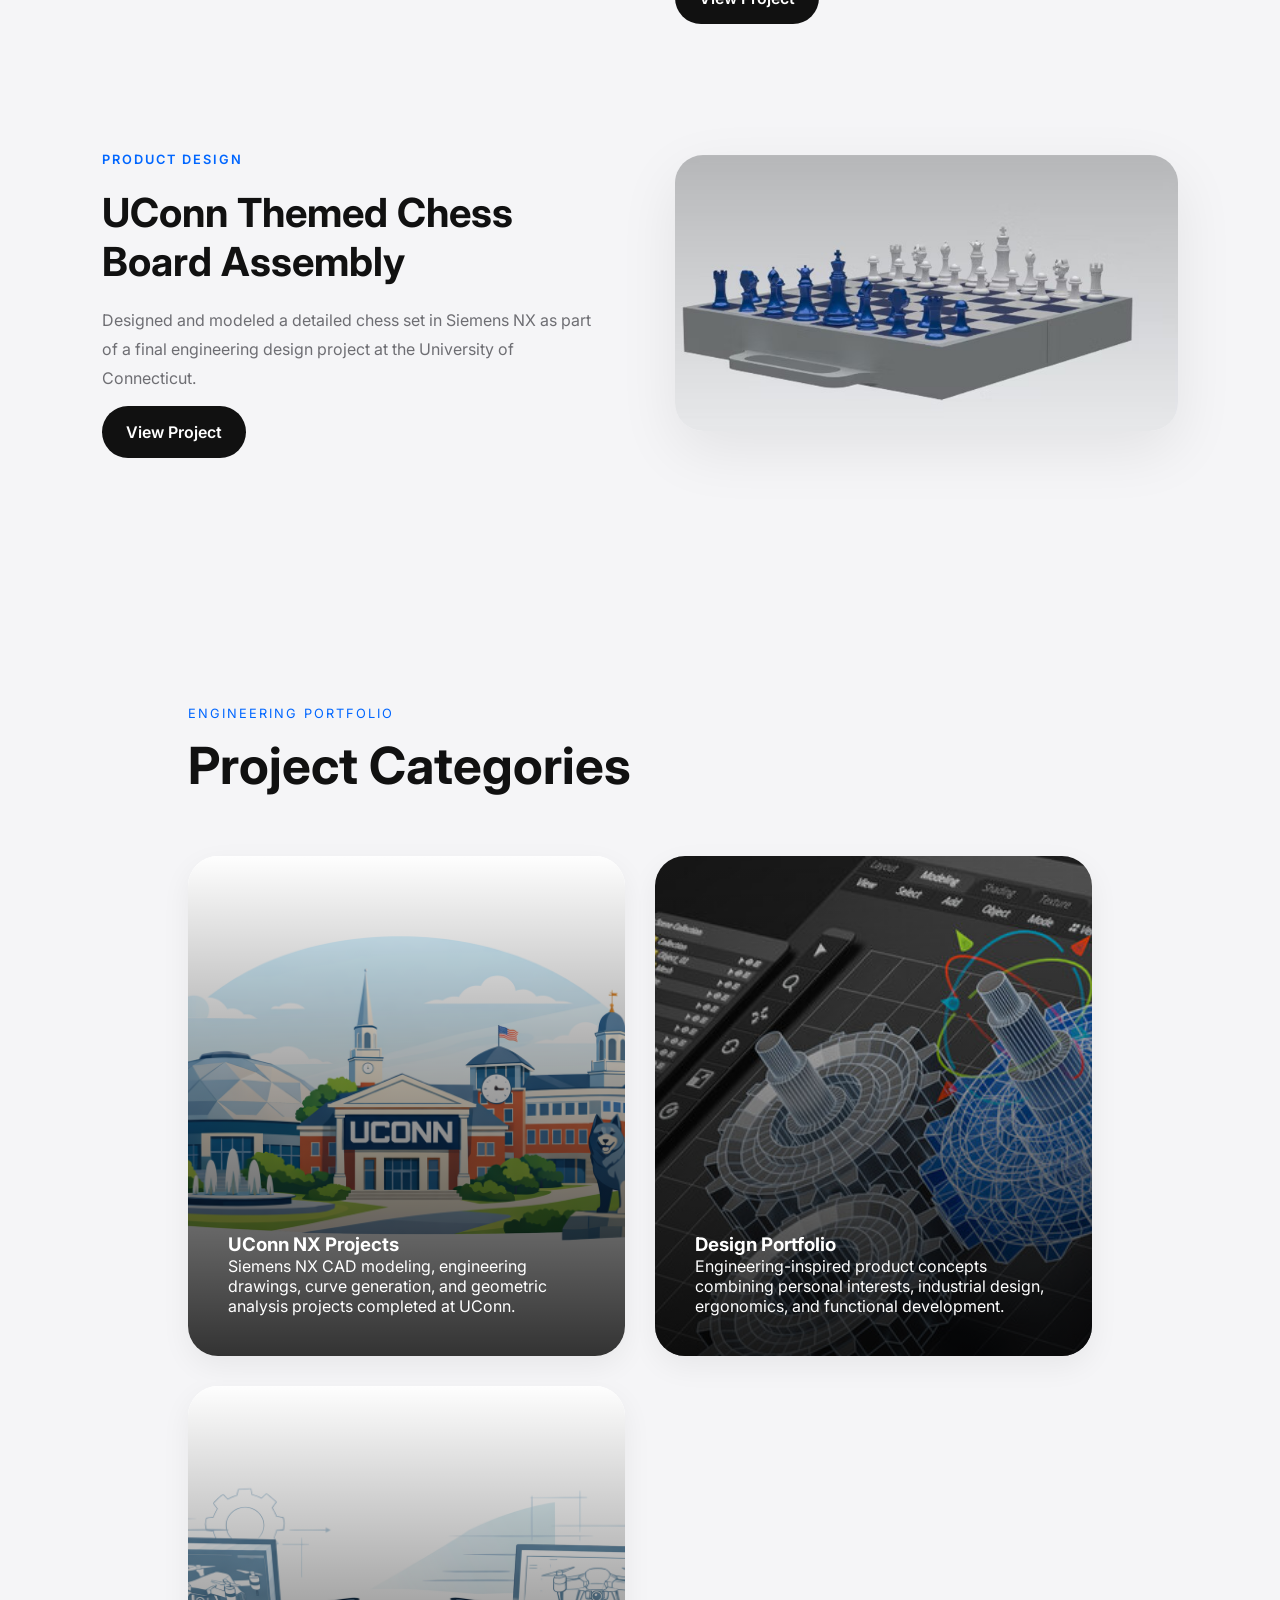
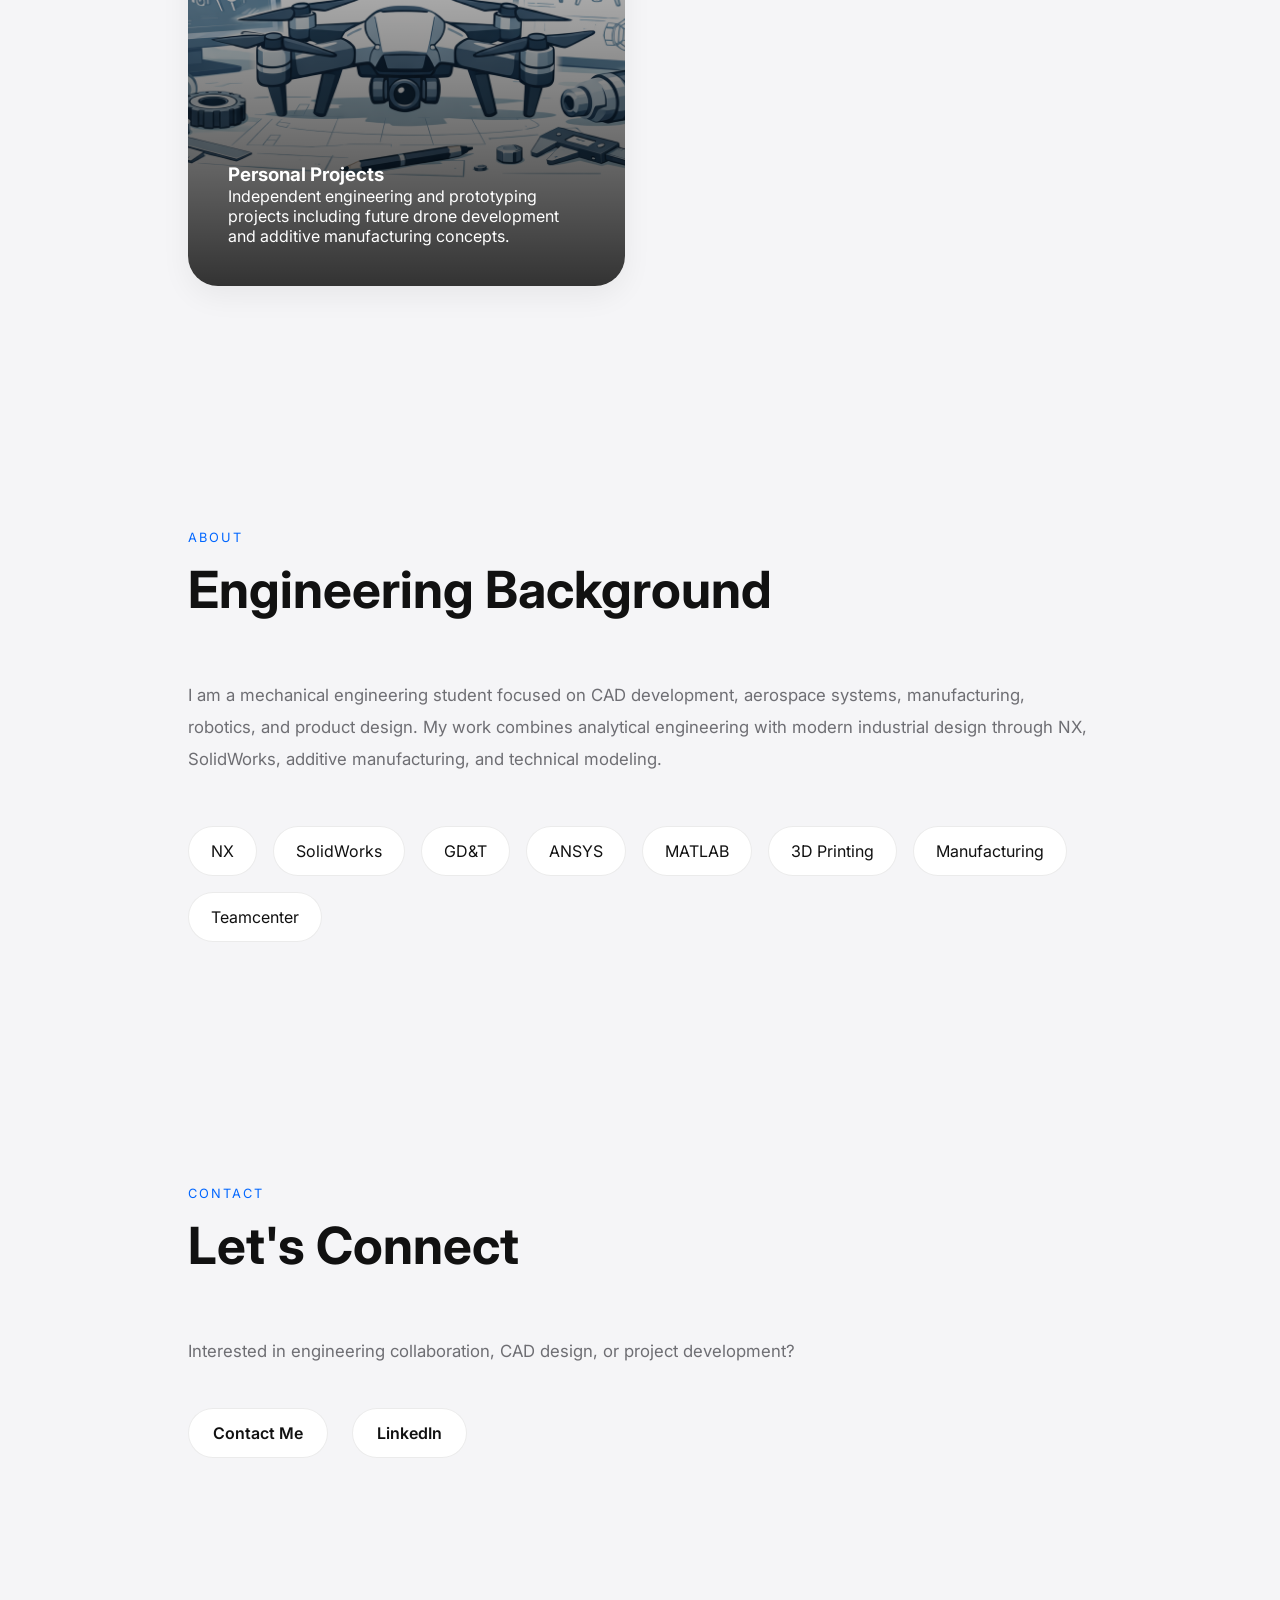
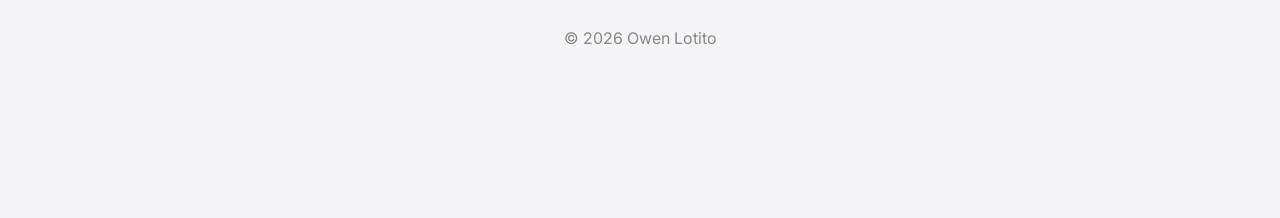
==== commit 92695238: "Update contact section: remove email and github, add contact form link, keep only LinkedIn" ====
--- a/index.html
+++ b/index.html
@@ -189,9 +189,8 @@
   </p>
 
   <div class="contact-links">
-    <a href="mailto:owenlotito14@gmail.com">Email</a>
-    <a href="https://www.linkedin.com/in/owen-lotito/" target="_blank">LinkedIn</a>
-    <a href="https://github.com" target="_blank">GitHub</a>
+    <a href="contact.html" class="btn primary">Contact Me</a>
+    <a href="https://www.linkedin.com/in/owen-lotito/" target="_blank" class="btn secondary">LinkedIn</a>
   </div>
 
 </section>
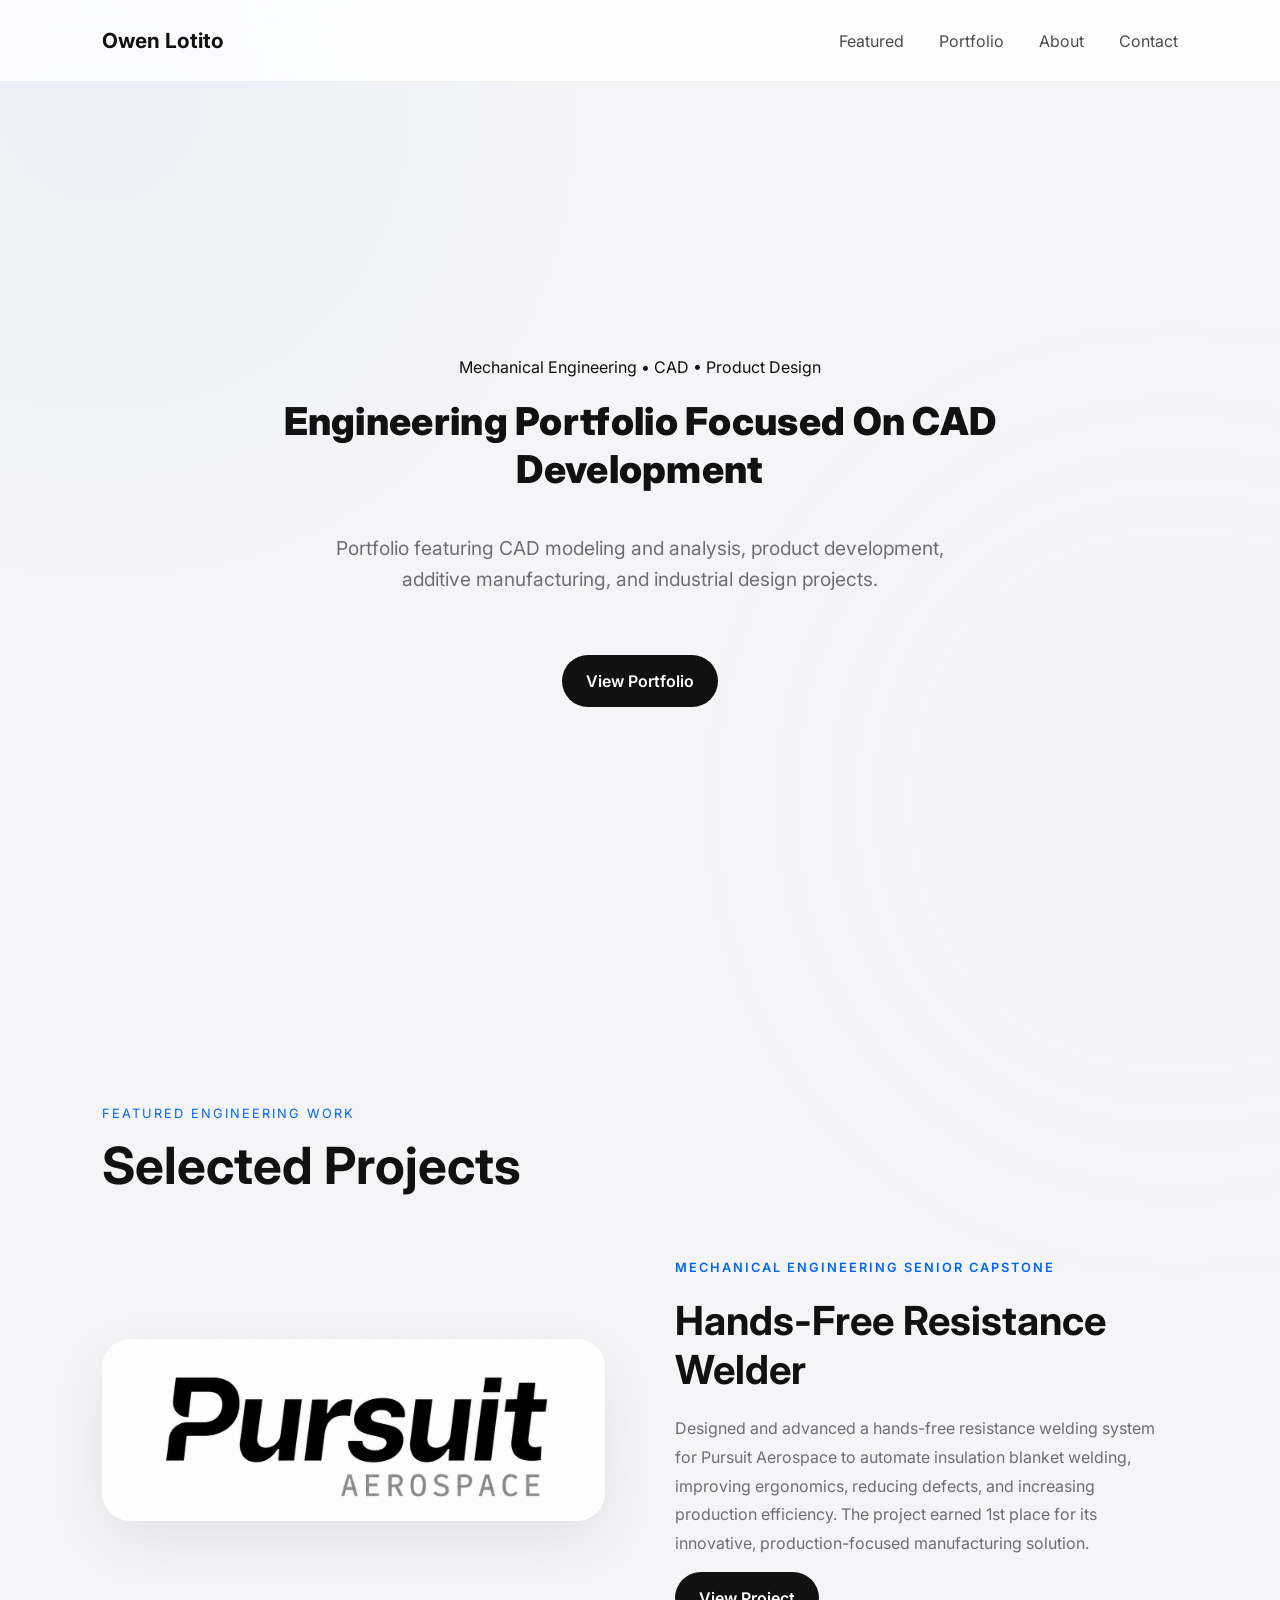
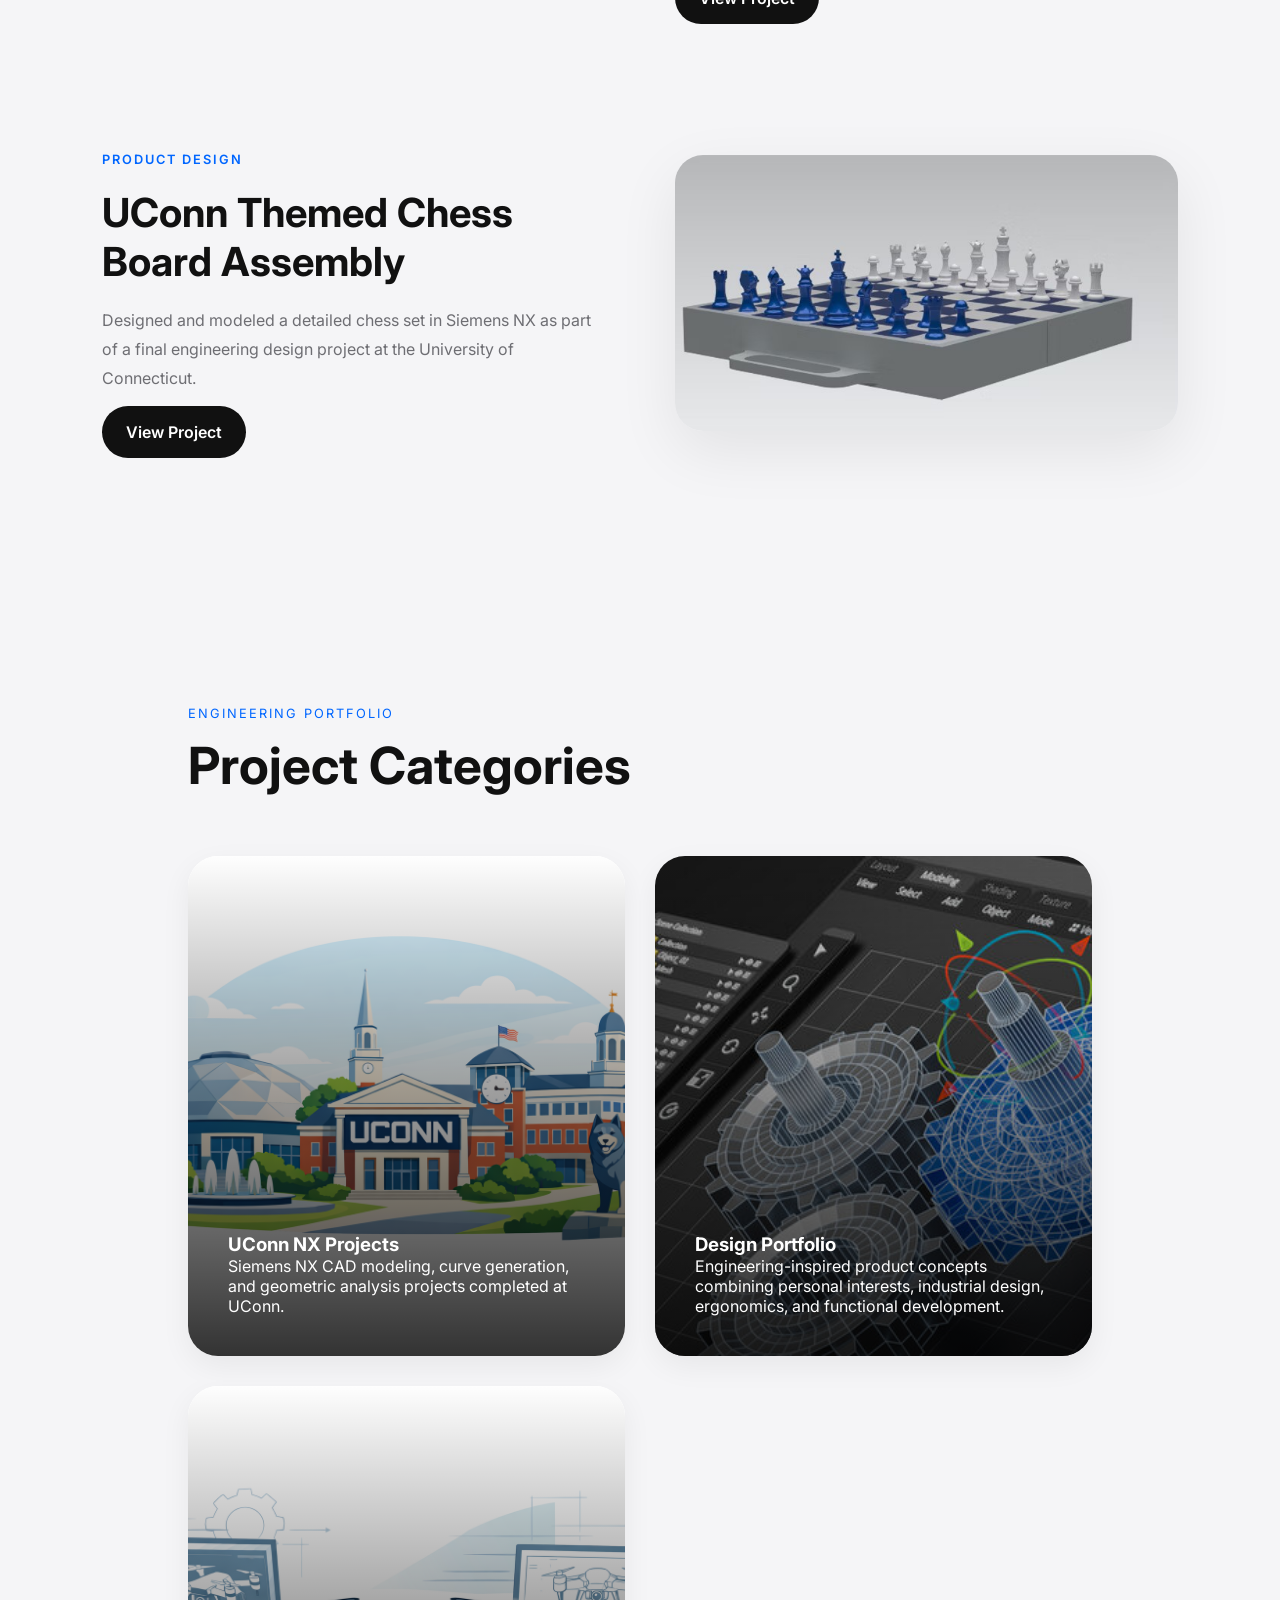
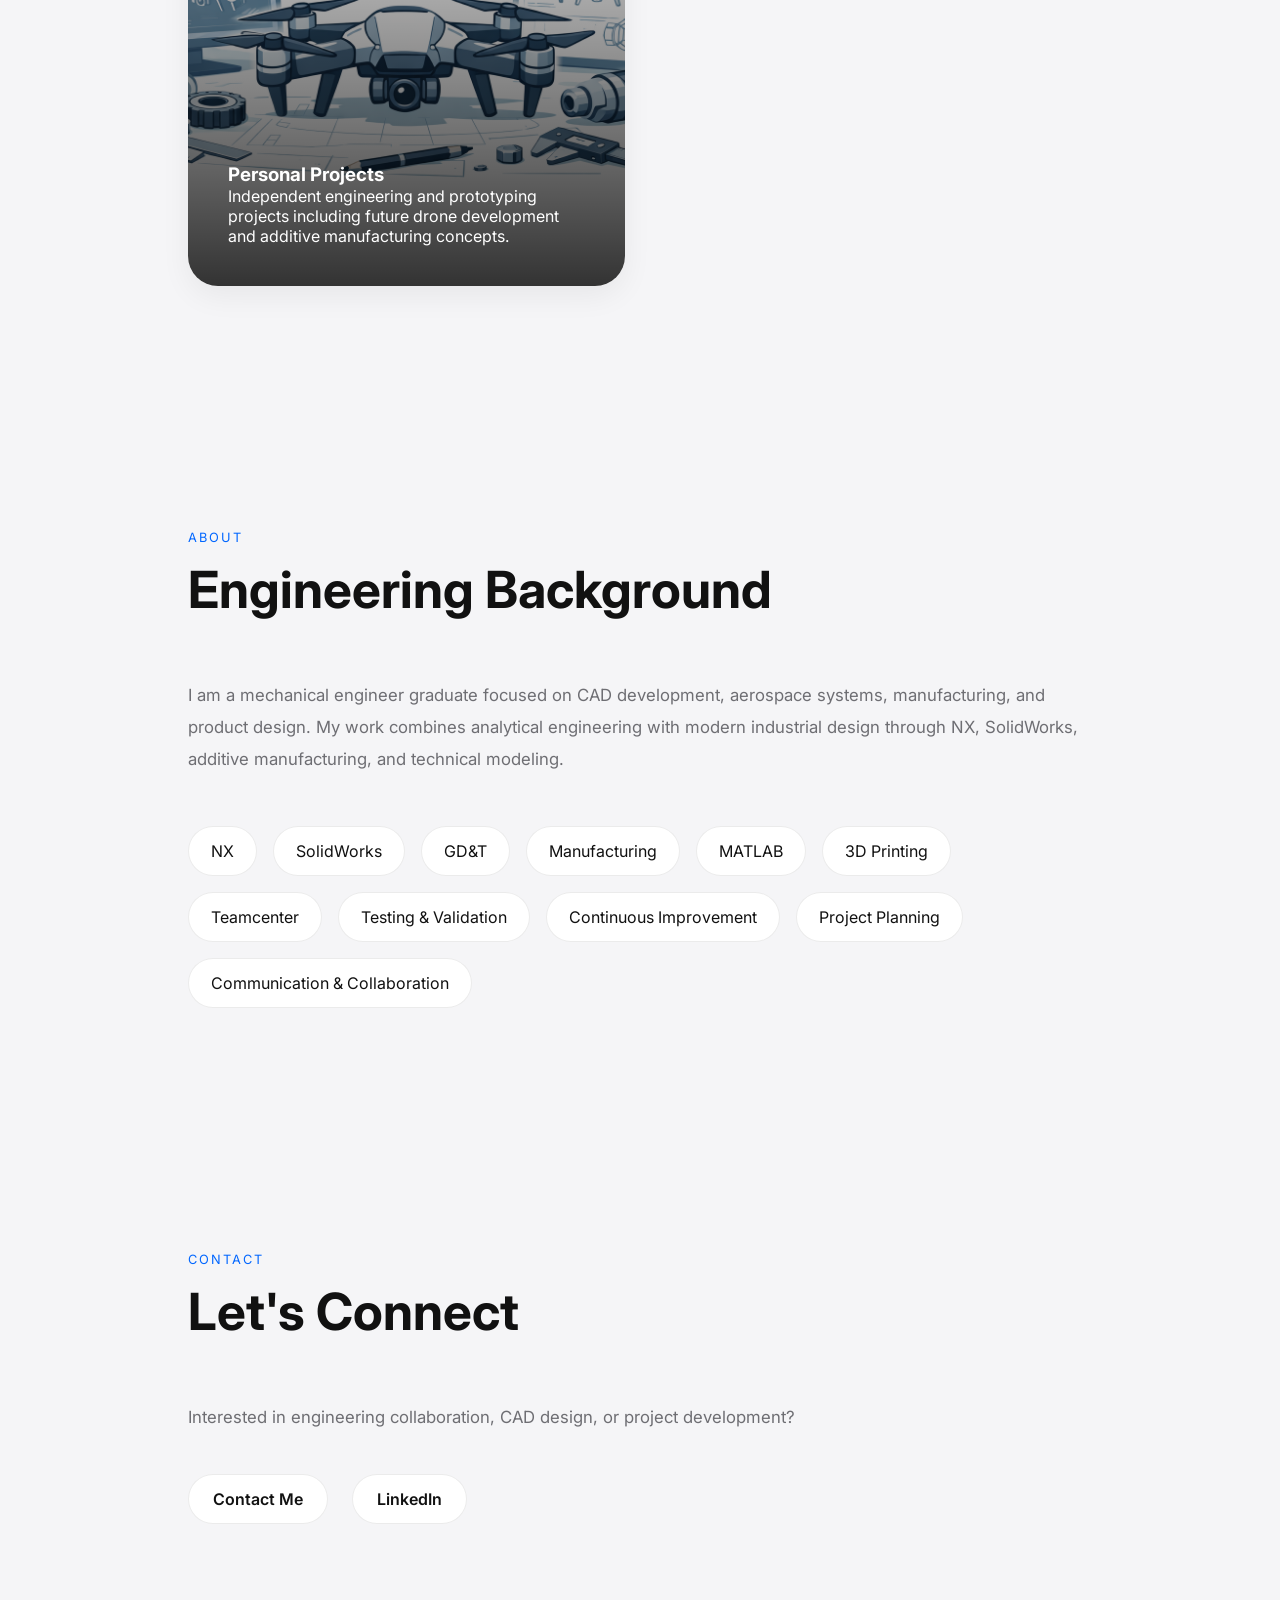
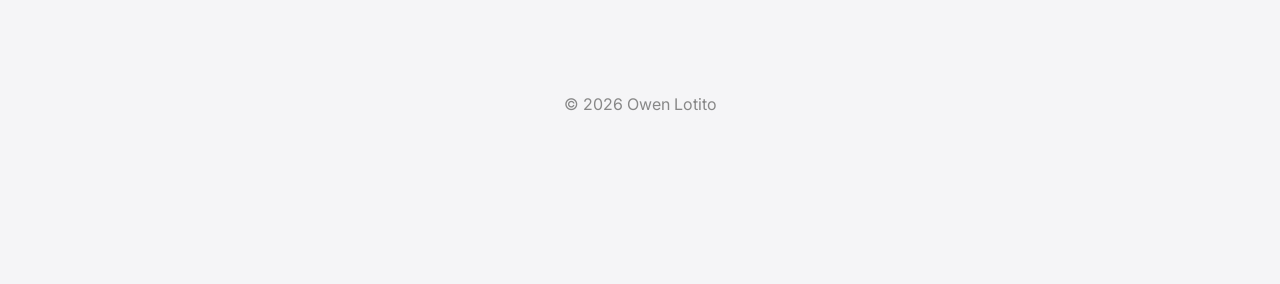
==== commit a9da70c8: "Revise engineering portfolio and skills section Updated portfolio and background descriptions for cl" ====
--- a/index.html
+++ b/index.html
@@ -33,11 +33,11 @@
       <span class="hero-subtitle">Mechanical Engineering • CAD • Product Design</span>
 
       <h2>
-        Engineering Design Portfolio Focused On CAD Development & Mechanical Systems
+        Engineering Portfolio Focused On CAD Development
       </h2>
 
       <p>
-        Portfolio featuring CAD modeling, aerospace analysis, engineering drawings,
+        Portfolio featuring CAD modeling and analysis,
         product development, additive manufacturing, and industrial design projects.
       </p>
       
@@ -112,7 +112,7 @@
     <div class="category-overlay">
       <h3>UConn NX Projects</h3>
       <p>
-        Siemens NX CAD modeling, engineering drawings, curve generation,
+        Siemens NX CAD modeling, curve generation,
         and geometric analysis projects completed at UConn.
       </p>
     </div>
@@ -158,8 +158,8 @@
   </div>
 
   <p>
-    I am a mechanical engineering student focused on CAD development,
-    aerospace systems, manufacturing, robotics, and product design.
+    I am a mechanical engineer graduate focused on CAD development,
+    aerospace systems, manufacturing, and product design.
     My work combines analytical engineering with modern industrial design
     through NX, SolidWorks, additive manufacturing, and technical modeling.
   </p>
@@ -168,11 +168,14 @@
     <span>NX</span>
     <span>SolidWorks</span>
     <span>GD&T</span>
-    <span>ANSYS</span>
+    <span>Manufacturing</span>
     <span>MATLAB</span>
     <span>3D Printing</span>
-    <span>Manufacturing</span>
     <span>Teamcenter</span>
+    <span>Testing & Validation</span>
+    <span>Continuous Improvement</span>
+    <span>Project Planning</span>
+    <span>Communication & Collaboration</span>
   </div>
 
 </section>
--- a/style.css
+++ b/style.css
@@ -312,8 +312,22 @@
 
 .project-card img {
   width: 100%;
-  height: 260px;
-  object-fit: cover;
+  height: 320px;
+  object-fit: contain;
+  padding: 20px;
+  background: white;
+  display: block;
+}
+
+/* Specific styling for driver and longboard to ensure full visibility */
+#driver-image {
+  object-fit: contain;
+  object-position: center;
+}
+
+#longboard-image {
+  object-fit: contain;
+  object-position: center;
 }
 
 .project-info {
@@ -648,8 +662,9 @@
 
 .project-card img {
   width: 100%;
-  height: 280px;
-  object-fit: cover;
+  height: 220px;
+  object-fit: contain;
+  padding: 15px;
   display: block;
 }
 
@@ -679,8 +694,11 @@
   }
 
   .project-card img {
-    height: 220px;
-  }
+    height: 180px;
+    padding: 12px;
+  }
+
+}
 
 .pursuit-logo {
   width: 80px;
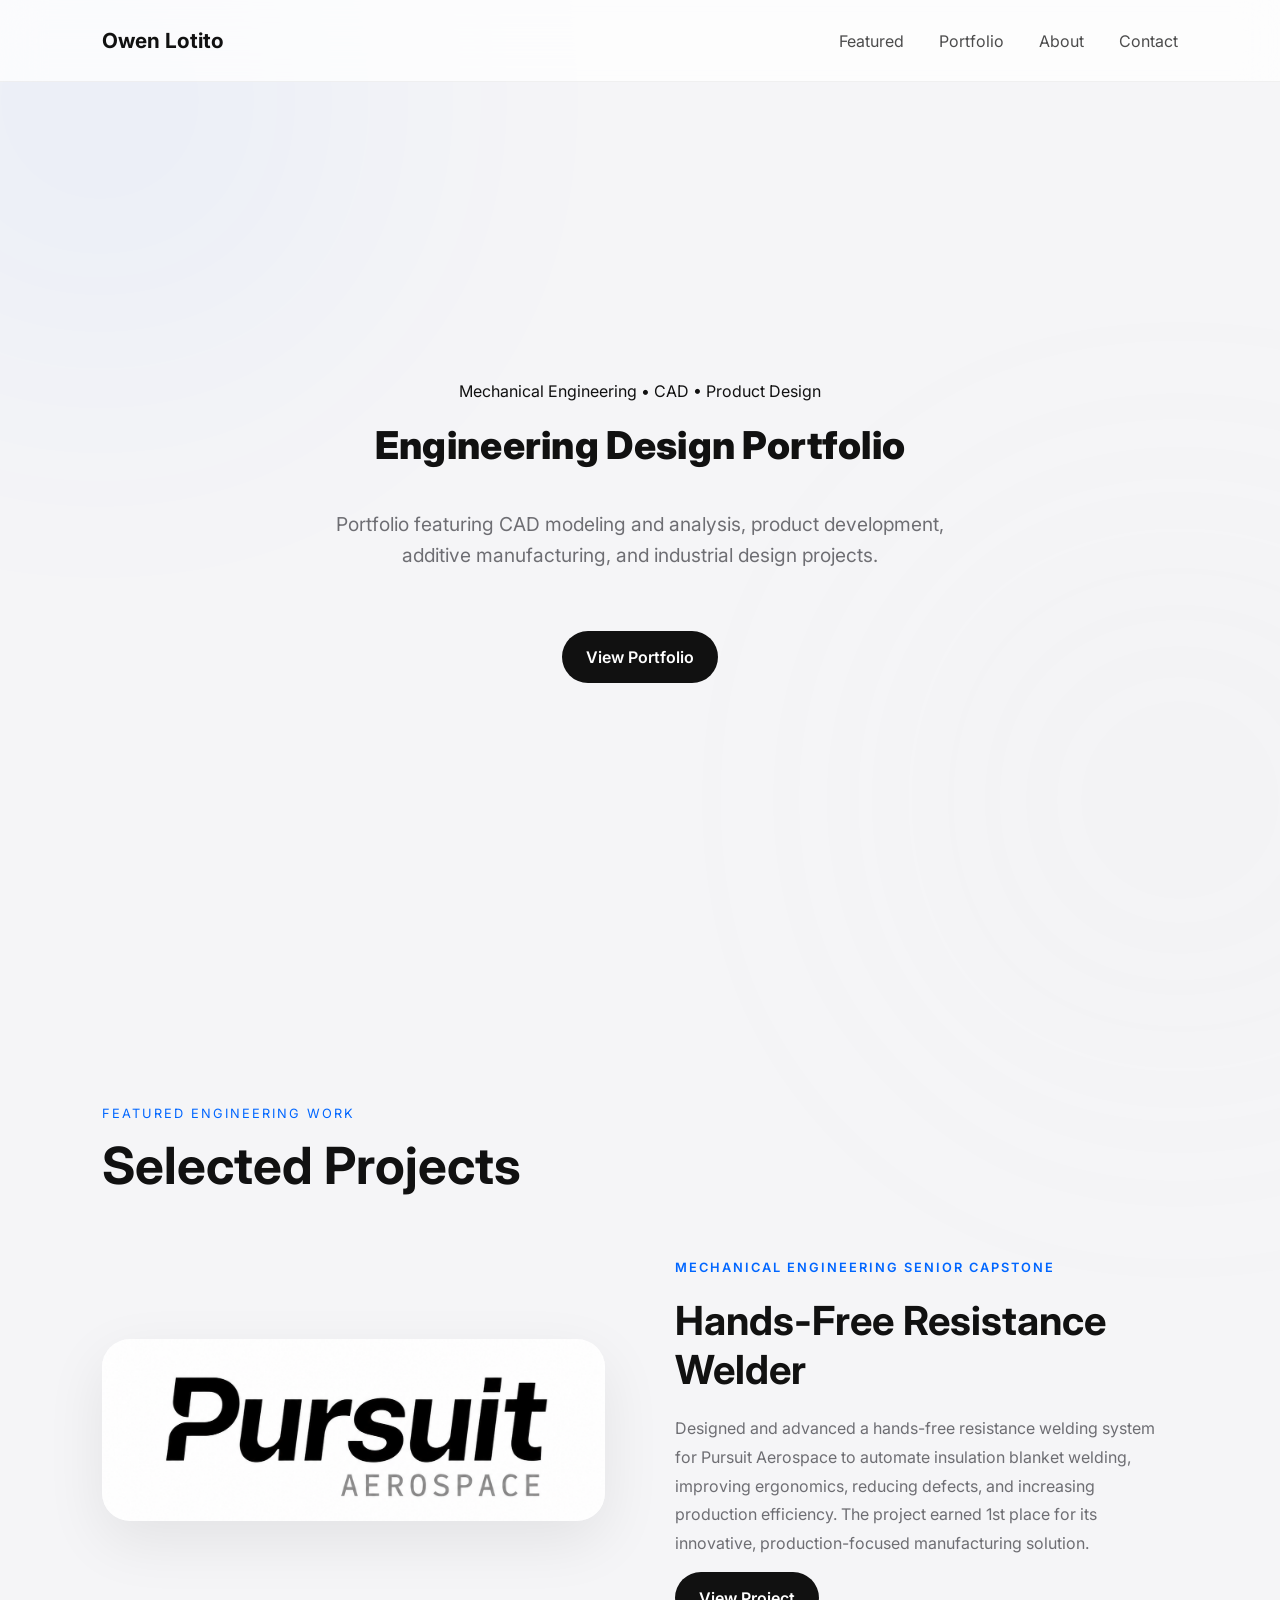
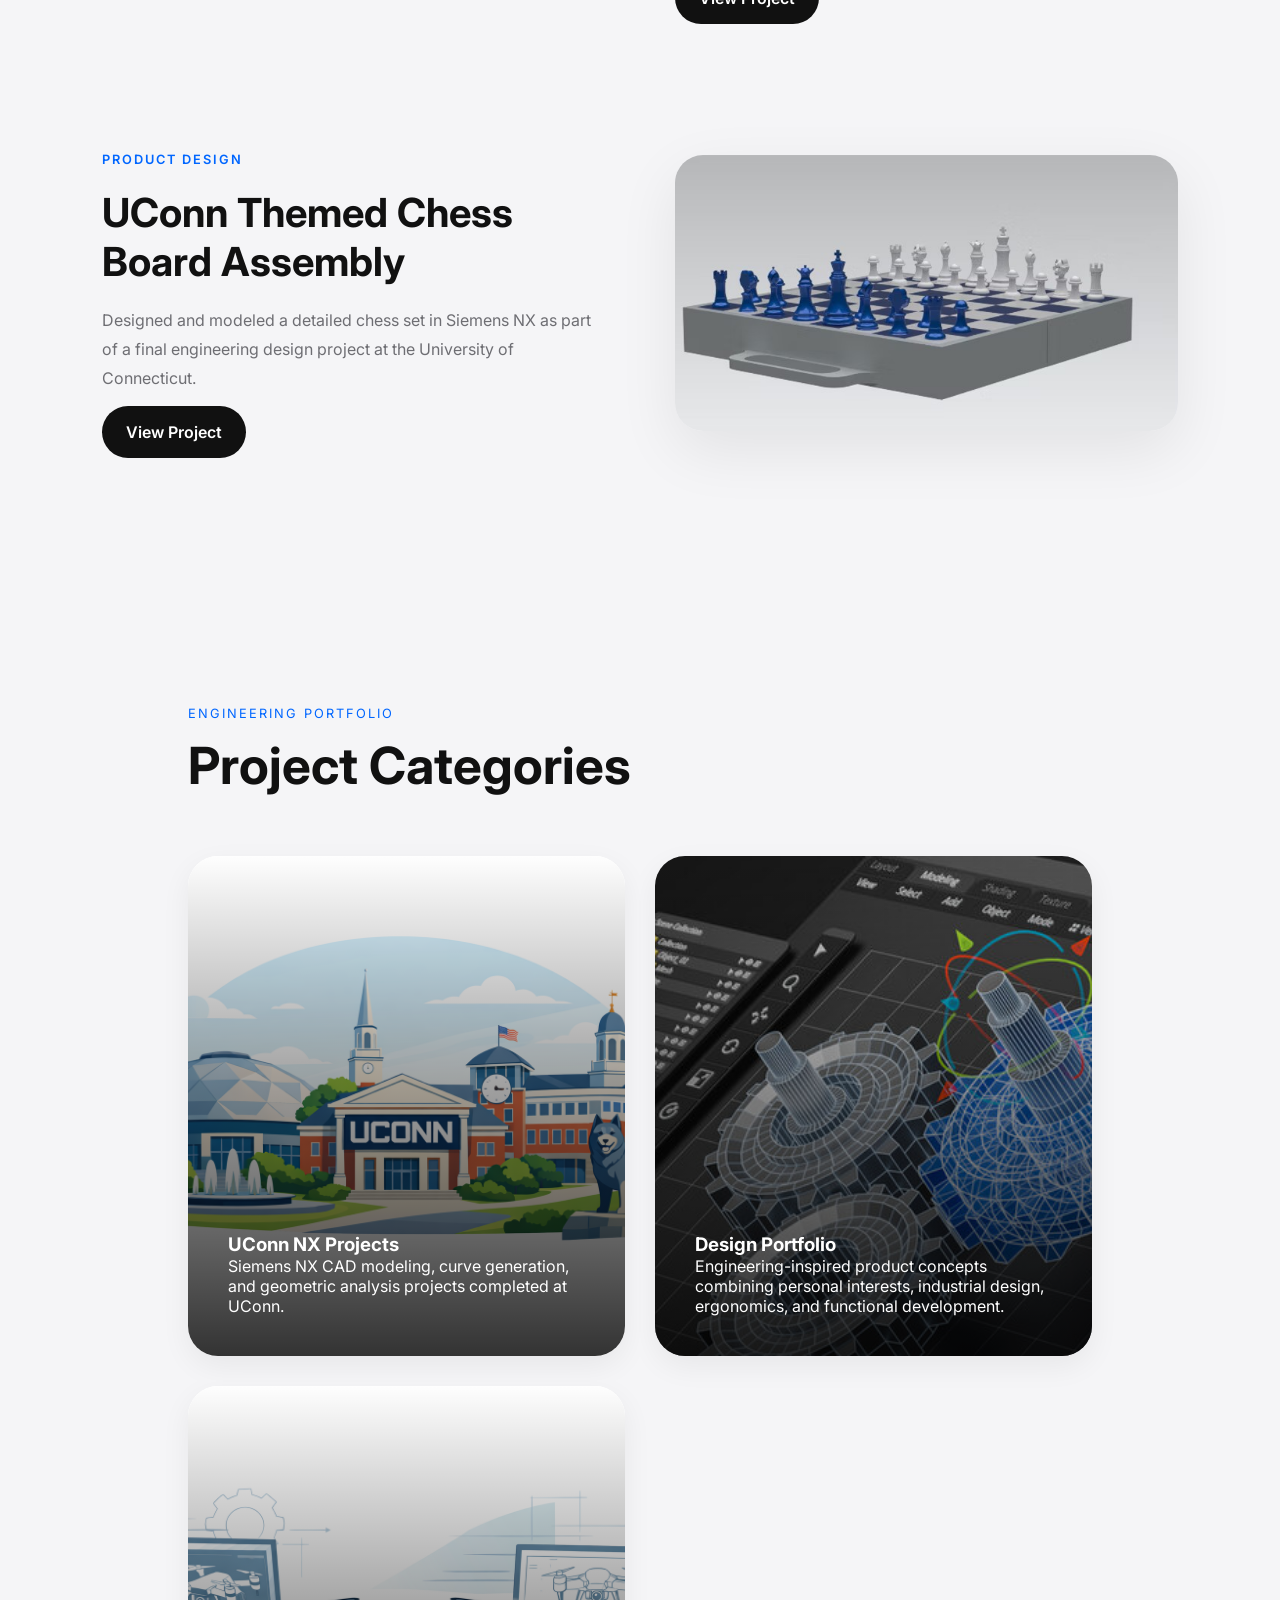
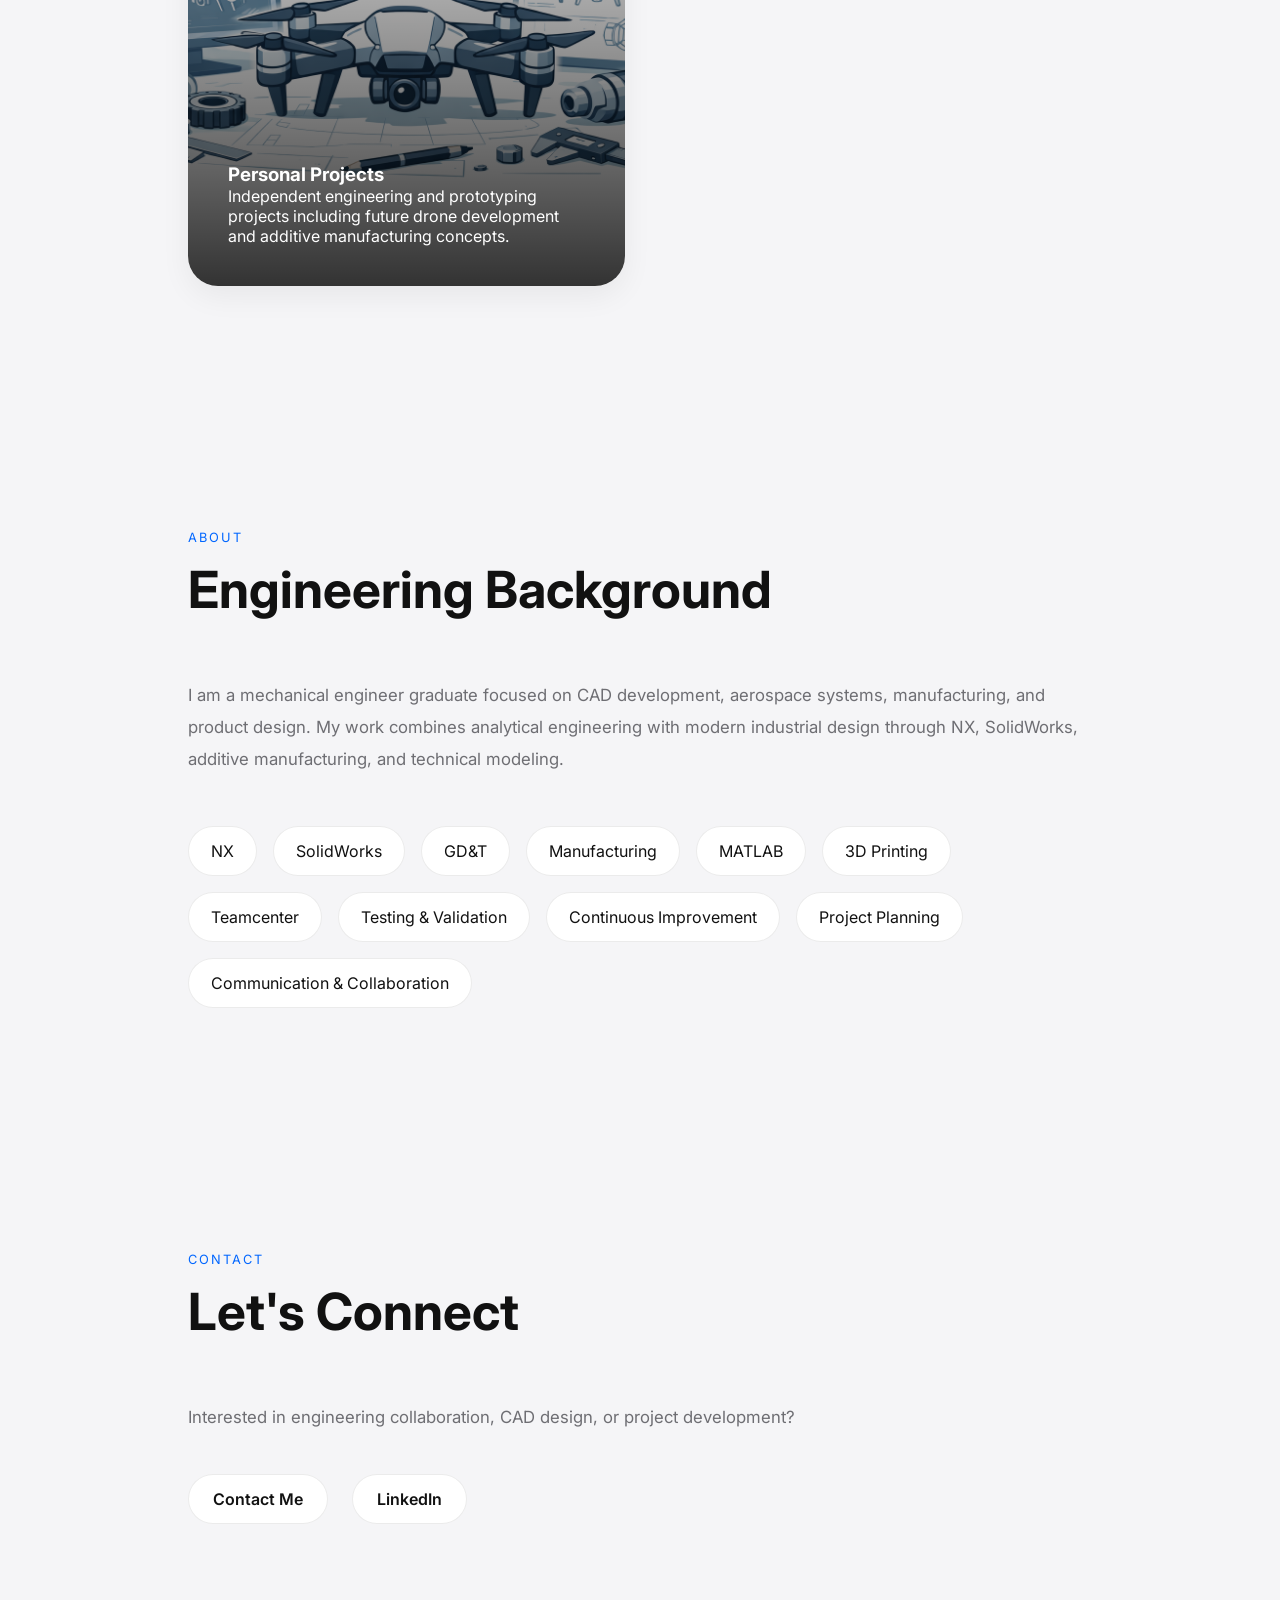
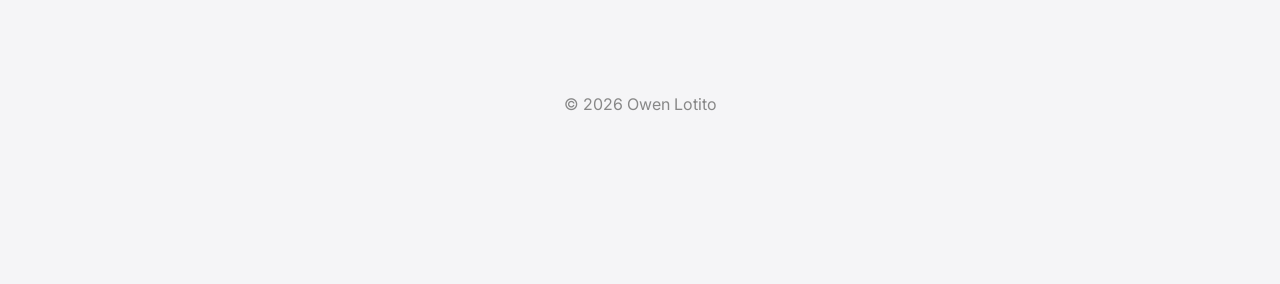
==== commit 95df3ca8: "Update portfolio title in index.html" ====
--- a/index.html
+++ b/index.html
@@ -33,7 +33,7 @@
       <span class="hero-subtitle">Mechanical Engineering • CAD • Product Design</span>
 
       <h2>
-        Engineering Portfolio Focused On CAD Development
+        Engineering Design Portfolio
       </h2>
 
       <p>
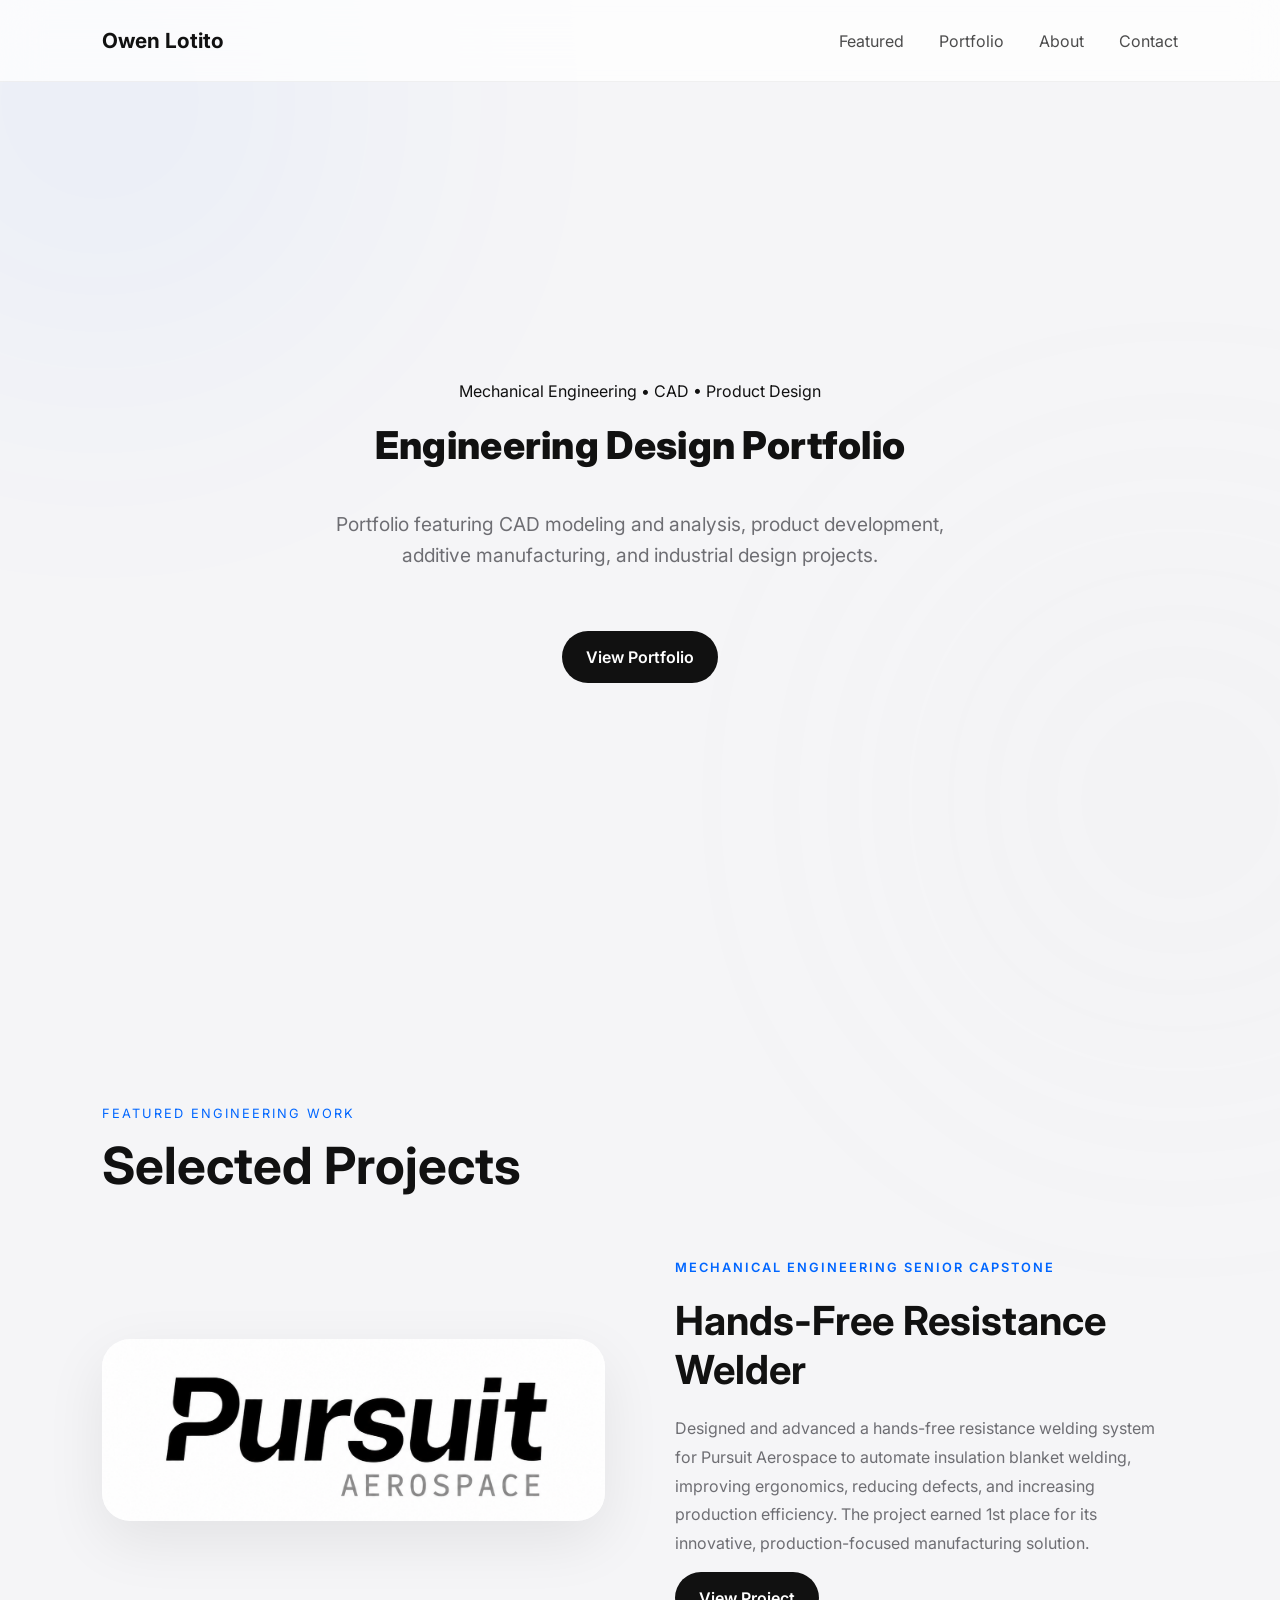
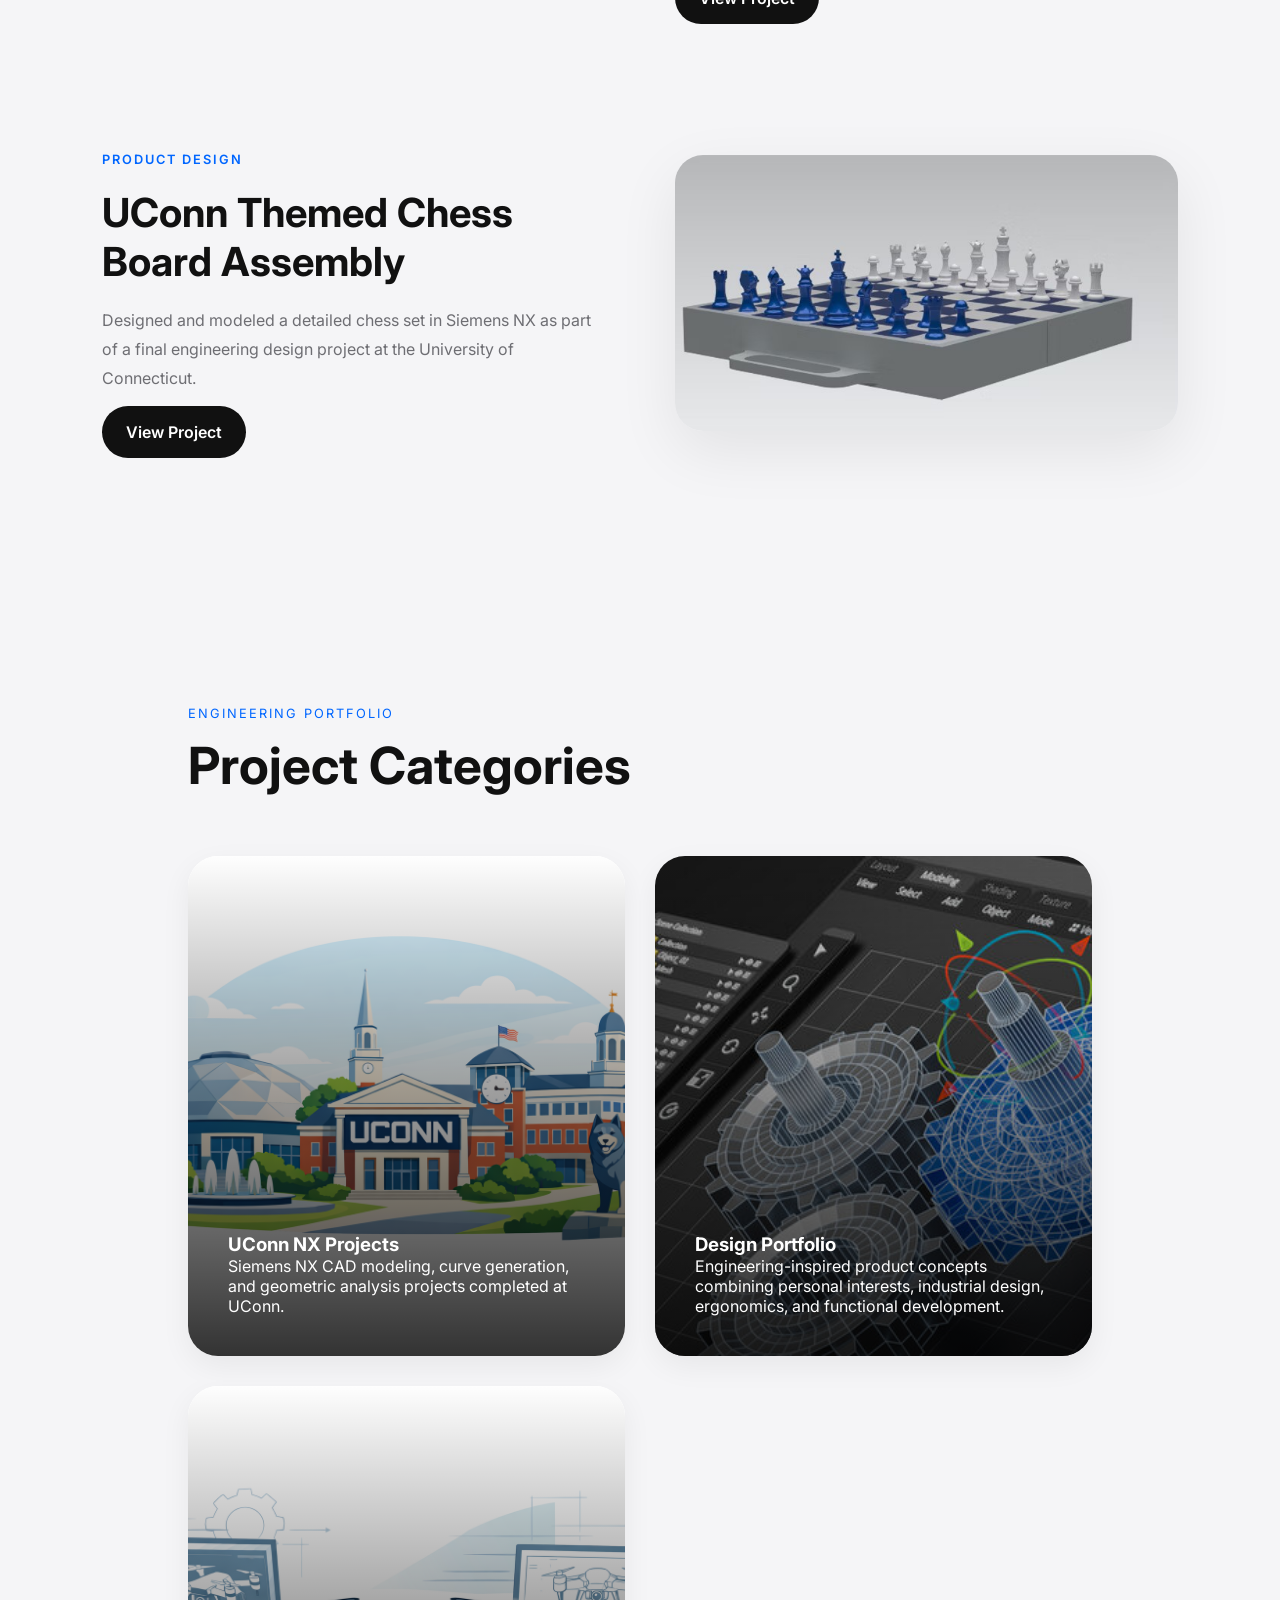
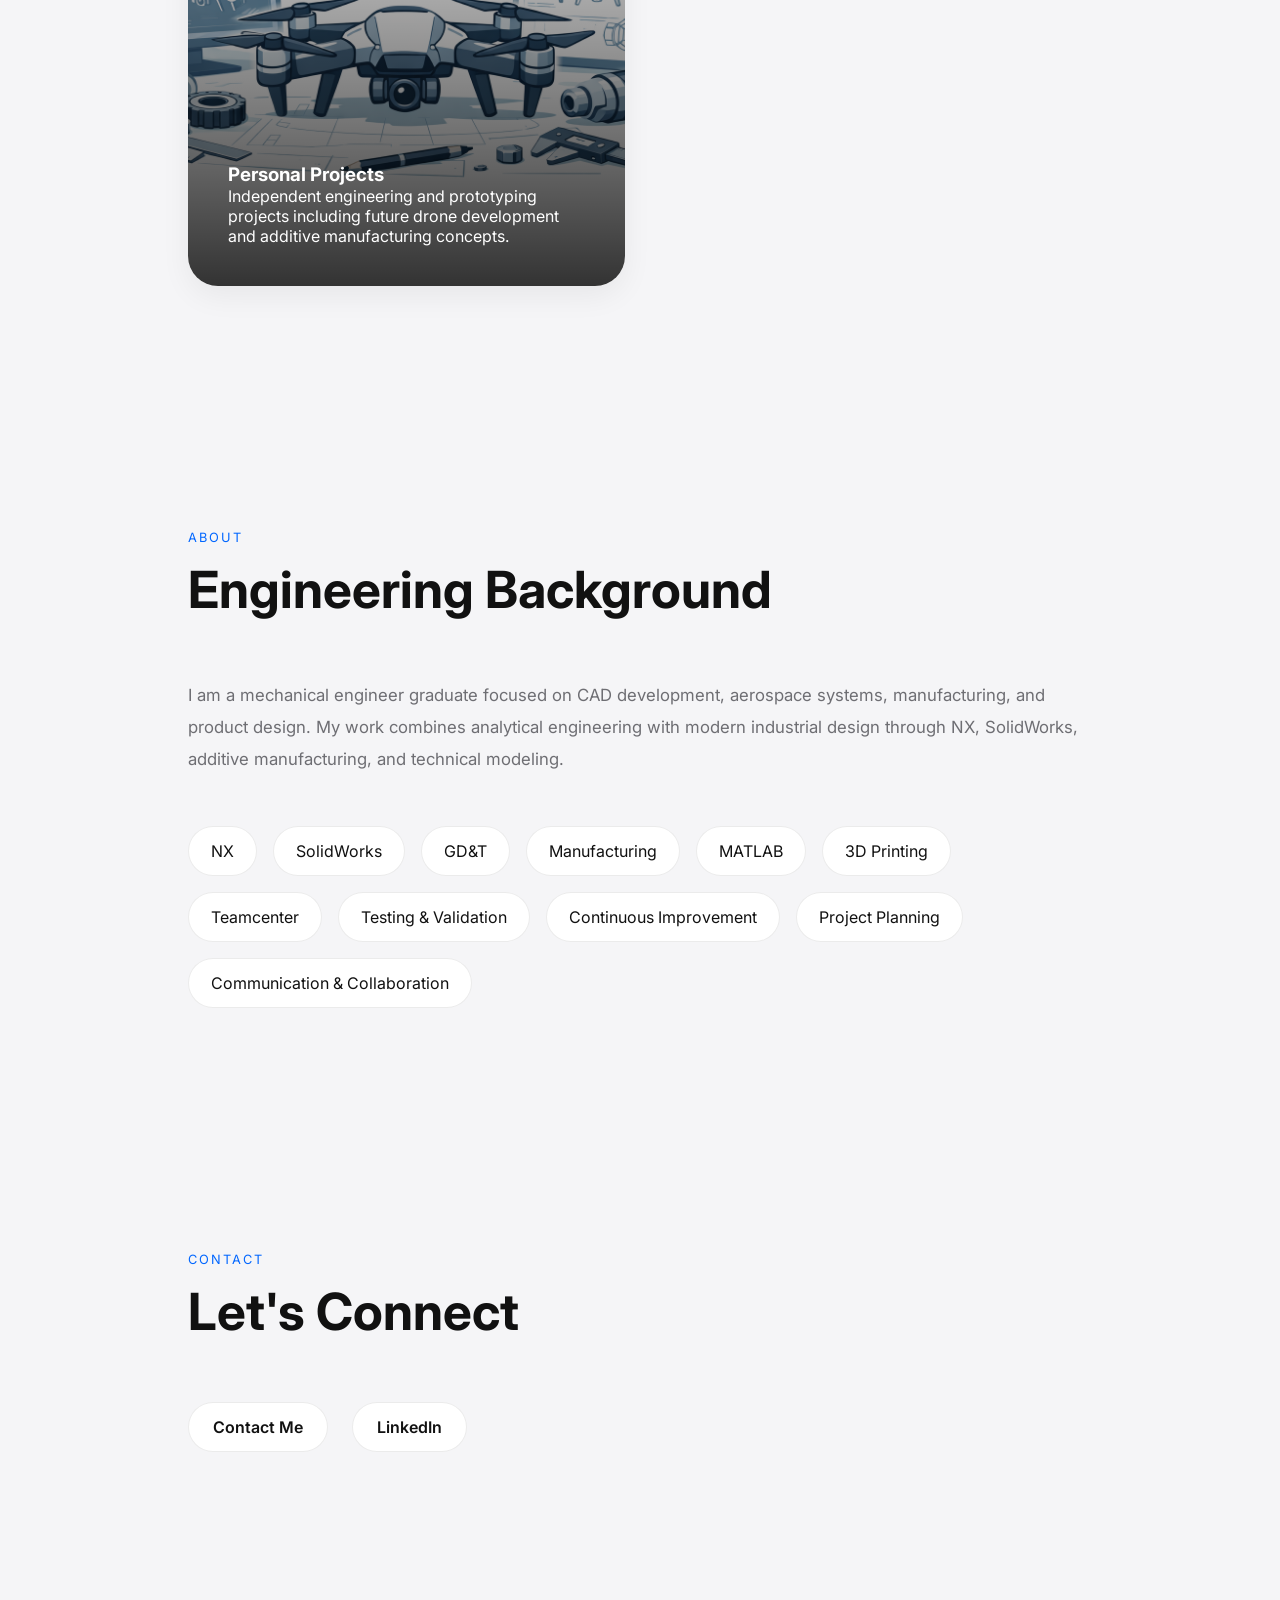
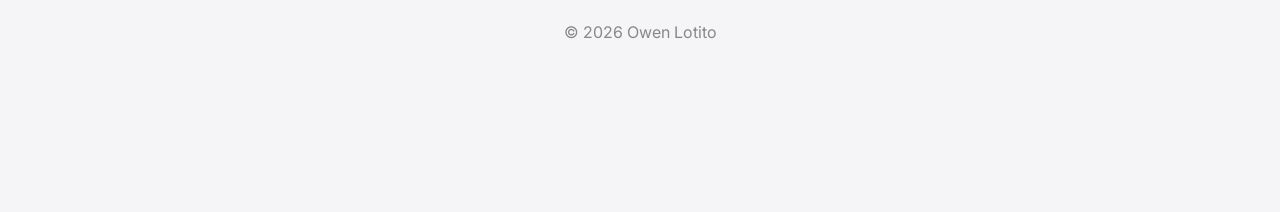
==== commit f5d93e44: "Remove collaboration inquiry from contact section Removed the paragraph asking about engineering col" ====
--- a/index.html
+++ b/index.html
@@ -187,10 +187,6 @@
     <h2>Let's Connect</h2>
   </div>
 
-  <p>
-    Interested in engineering collaboration, CAD design, or project development?
-  </p>
-
   <div class="contact-links">
     <a href="contact.html" class="btn primary">Contact Me</a>
     <a href="https://www.linkedin.com/in/owen-lotito/" target="_blank" class="btn secondary">LinkedIn</a>
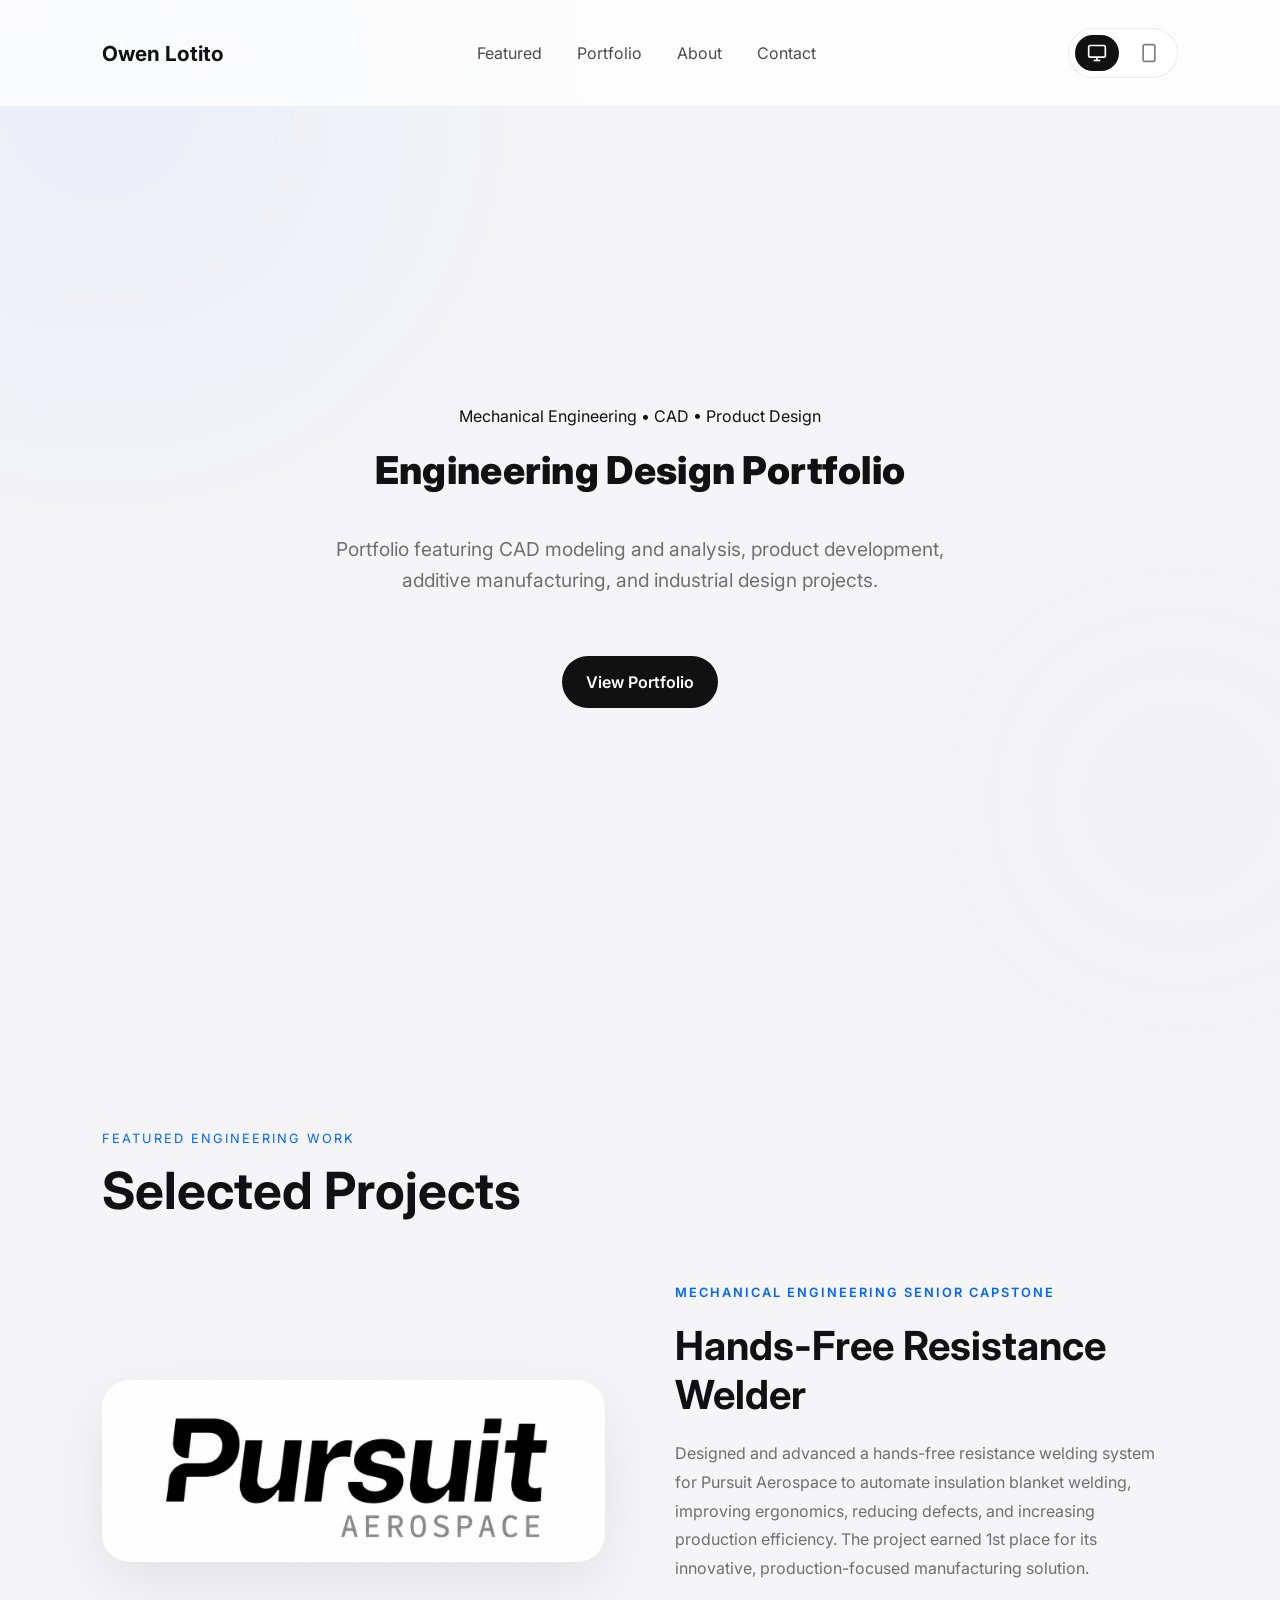
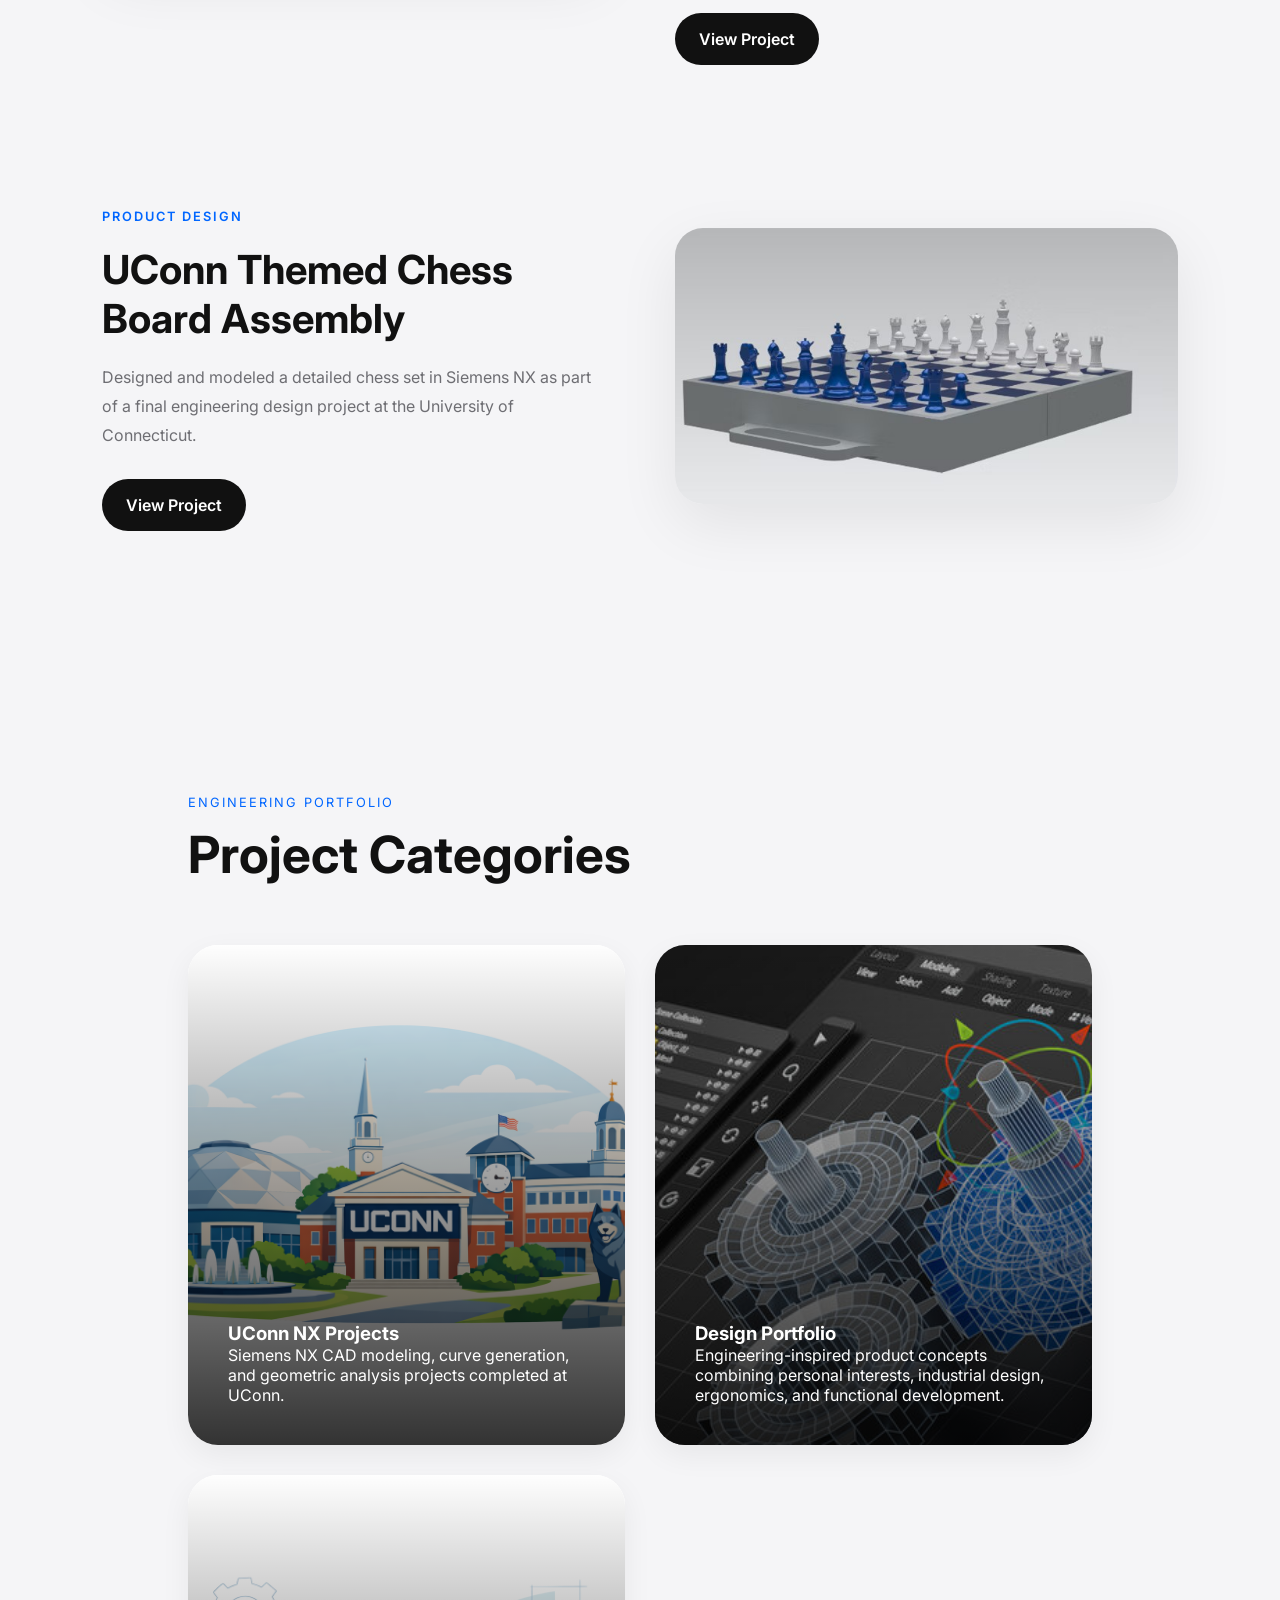
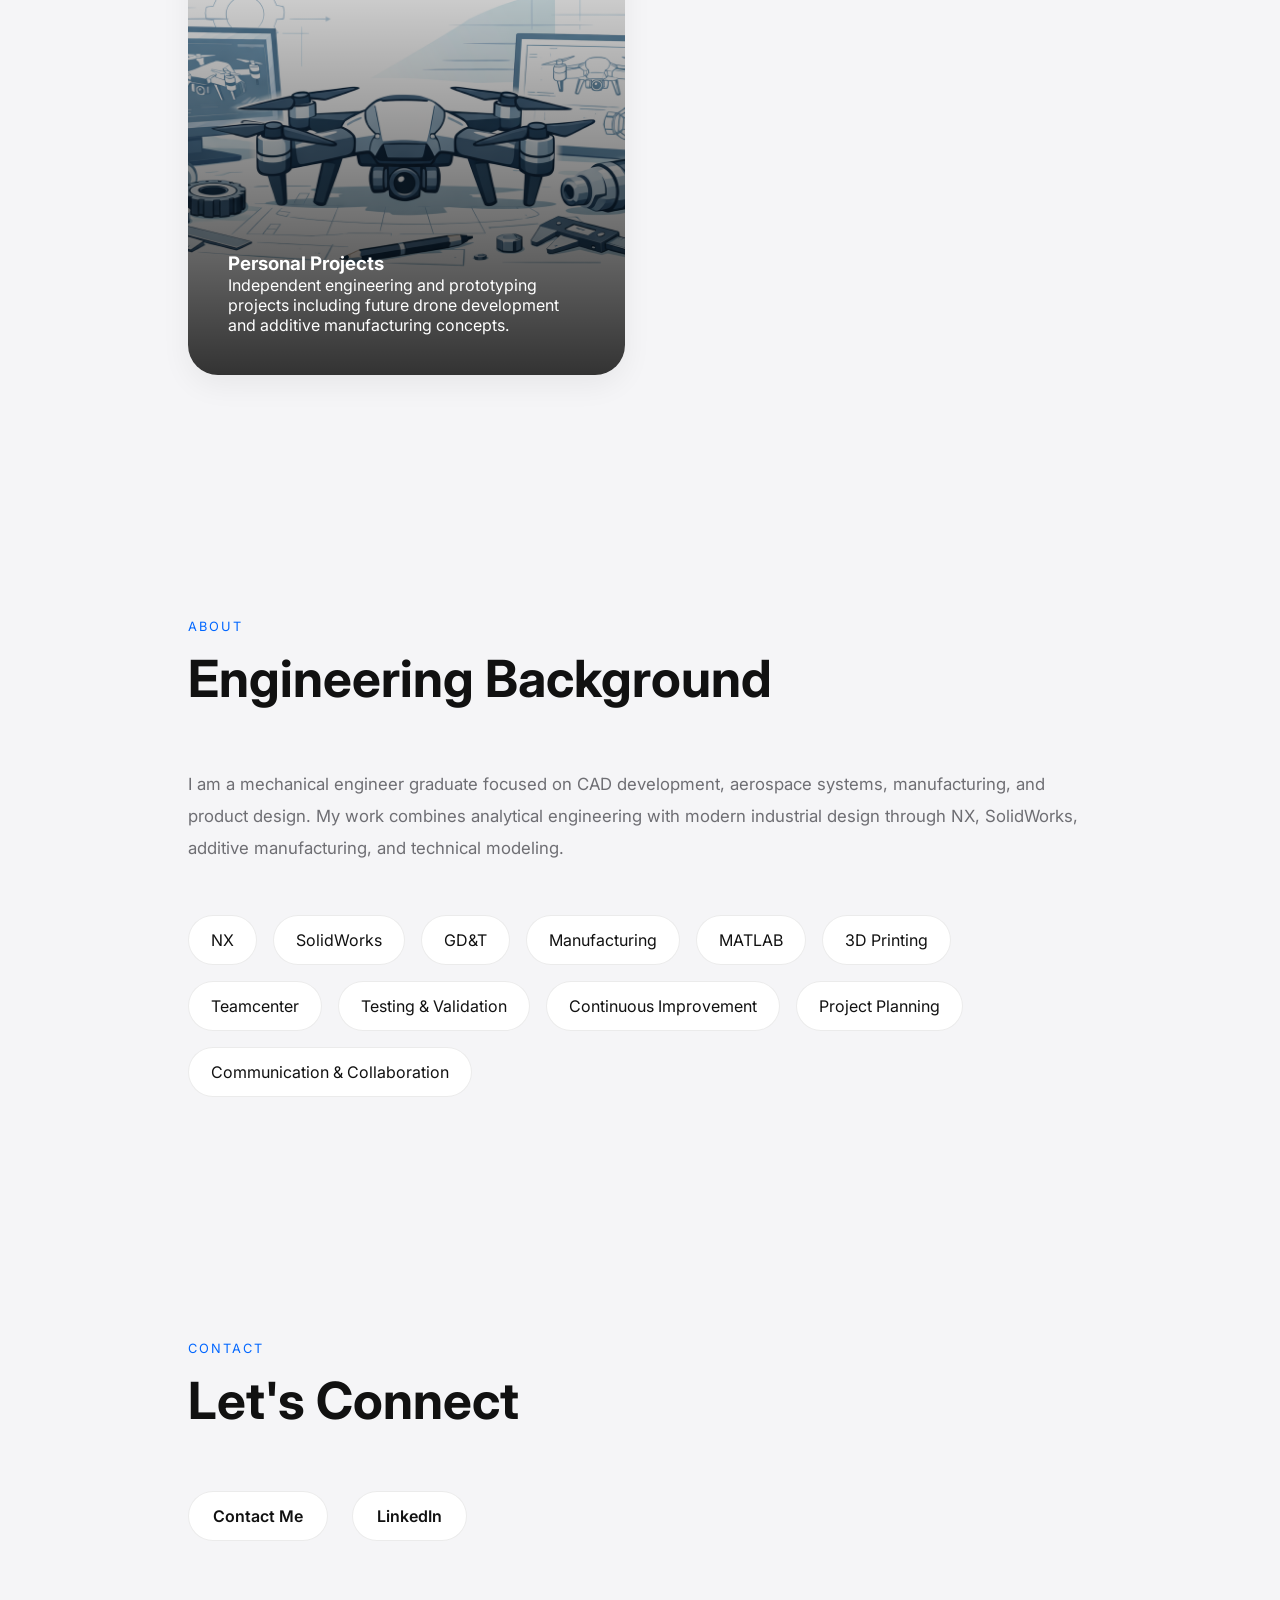
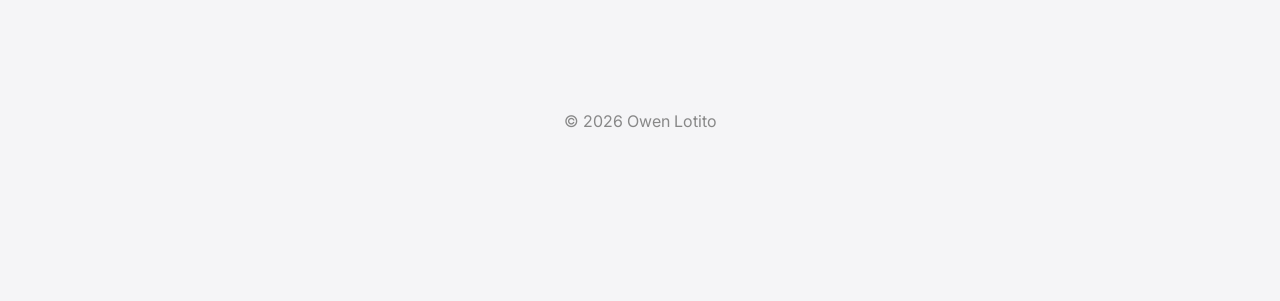
==== commit 04702544: "Add desktop/mobile view toggle buttons with responsive styling" ====
--- a/index.html
+++ b/index.html
@@ -19,11 +19,29 @@
   <nav>
     <h1 class="logo">Owen Lotito</h1>
 
-    <div class="nav-links">
-      <a href="#featured">Featured</a>
-      <a href="#categories">Portfolio</a>
-      <a href="#about">About</a>
-      <a href="#contact">Contact</a>
+    <div class="nav-center">
+      <div class="nav-links">
+        <a href="#featured">Featured</a>
+        <a href="#categories">Portfolio</a>
+        <a href="#about">About</a>
+        <a href="#contact">Contact</a>
+      </div>
+    </div>
+
+    <div class="view-toggle">
+      <button class="toggle-btn active" data-view="desktop" title="Desktop View">
+        <svg width="20" height="20" viewBox="0 0 24 24" fill="none" stroke="currentColor" stroke-width="2">
+          <rect x="2" y="3" width="20" height="14" rx="2" ry="2"></rect>
+          <line x1="8" y1="21" x2="16" y2="21"></line>
+          <line x1="12" y1="17" x2="12" y2="21"></line>
+        </svg>
+      </button>
+      <button class="toggle-btn" data-view="mobile" title="Mobile View">
+        <svg width="20" height="20" viewBox="0 0 24 24" fill="none" stroke="currentColor" stroke-width="2">
+          <rect x="5" y="2" width="14" height="20" rx="2" ry="2"></rect>
+          <line x1="12" y1="18" x2="12.01" y2="18"></line>
+        </svg>
+      </button>
     </div>
   </nav>
 
@@ -201,4 +219,4 @@
 <script src="script.js"></script>
 
 </body>
-</html>
+</html>
--- a/style.css
+++ b/style.css
@@ -13,6 +13,10 @@
   background: #f5f5f7;
   color: #111111;
   overflow-x: hidden;
+}
+
+body.mobile-view {
+  padding-top: 0;
 }
 
 .background-glow {
@@ -48,6 +52,7 @@
   backdrop-filter: blur(20px);
   background: rgba(255,255,255,0.75);
   border-bottom: 1px solid rgba(0,0,0,0.05);
+  gap: 20px;
 }
 
 .logo {
@@ -55,6 +60,13 @@
   font-weight: 700;
   text-decoration: none;
   color: #111;
+  white-space: nowrap;
+}
+
+.nav-center {
+  flex: 1;
+  display: flex;
+  justify-content: center;
 }
 
 .nav-links {
@@ -70,6 +82,38 @@
 
 .nav-links a:hover {
   color: #111;
+}
+
+.view-toggle {
+  display: flex;
+  gap: 8px;
+  background: white;
+  border: 1px solid rgba(0,0,0,0.08);
+  border-radius: 999px;
+  padding: 6px;
+}
+
+.toggle-btn {
+  background: transparent;
+  border: none;
+  padding: 8px 12px;
+  cursor: pointer;
+  border-radius: 999px;
+  display: flex;
+  align-items: center;
+  justify-content: center;
+  color: rgba(0,0,0,0.5);
+  transition: all 0.3s ease;
+  font-size: 0;
+}
+
+.toggle-btn:hover {
+  color: #111;
+}
+
+.toggle-btn.active {
+  background: #111;
+  color: white;
 }
 
 .hero-content {
@@ -80,6 +124,11 @@
   width: 100%;
   padding: 0 80px;
   text-align: center;
+}
+
+body.mobile-view .hero-content {
+  min-height: 70vh;
+  padding: 0 20px;
 }
 
 .hero-text {
@@ -97,6 +146,11 @@
   letter-spacing: 0.3px;
 }
 
+body.mobile-view .hero-text h2 {
+  font-size: 1.8rem;
+  margin: 15px auto 20px;
+}
+
 .hero-text p {
   font-size: 1.2rem;
   line-height: 1.6;
@@ -105,11 +159,21 @@
   color: #6e6e73;
 }
 
+body.mobile-view .hero-text p {
+  font-size: 1rem;
+  margin: 0 auto 20px auto;
+}
+
 .hero-buttons {
   display: flex;
   justify-content: center;
   gap: 14px;
   margin-top: 60px;
+}
+
+body.mobile-view .hero-buttons {
+  margin-top: 30px;
+  flex-direction: column;
 }
 
 .btn {
@@ -118,6 +182,14 @@
   text-decoration: none;
   font-weight: 600;
   transition: 0.35s ease;
+  display: inline-block;
+}
+
+body.mobile-view .btn {
+  padding: 12px 20px;
+  font-size: 0.95rem;
+  width: 100%;
+  text-align: center;
 }
 
 .primary {
@@ -127,6 +199,10 @@
 
 .primary:hover {
   transform: translateY(-3px);
+}
+
+body.mobile-view .primary:hover {
+  transform: none;
 }
 
 .secondary {
@@ -137,6 +213,11 @@
 
 .secondary:hover {
   background: #f0f0f0;
+}
+
+body.mobile-view .secondary:hover {
+  background: #f0f0f0;
+  transform: none;
 }
 
 .hero-image {
@@ -151,6 +232,10 @@
   padding: 120px 8%;
 }
 
+body.mobile-view section {
+  padding: 60px 5%;
+}
+
 .section-title span {
   color: #0066ff;
   text-transform: uppercase;
@@ -162,6 +247,11 @@
   font-size: clamp(2.5rem, 4vw, 4rem);
   margin-top: 12px;
   margin-bottom: 60px;
+}
+
+body.mobile-view .section-title h2 {
+  font-size: 2rem;
+  margin-bottom: 30px;
 }
 
 .featured-project {
@@ -172,11 +262,21 @@
   margin-bottom: 140px;
 }
 
+body.mobile-view .featured-project {
+  grid-template-columns: 1fr;
+  gap: 40px;
+  margin-bottom: 60px;
+}
+
 .reverse {
   direction: rtl;
 }
 
 .reverse * {
+  direction: ltr;
+}
+
+body.mobile-view .reverse {
   direction: ltr;
 }
 
@@ -196,10 +296,21 @@
   margin: 20px 0;
 }
 
+body.mobile-view .featured-text h3 {
+  font-size: 1.6rem;
+  margin: 15px 0;
+}
+
 .featured-text p {
   color: #6e6e73;
   line-height: 1.8;
   margin-bottom: 30px;
+}
+
+body.mobile-view .featured-text p {
+  margin-bottom: 20px;
+  font-size: 0.95rem;
+  line-height: 1.6;
 }
 
 .project-tag {
@@ -255,10 +366,19 @@
   transform: translateY(-6px);
 }
 
+body.mobile-view .project-images img:hover {
+  transform: none;
+}
+
 .category-grid {
   display: grid;
   grid-template-columns: repeat(auto-fit, minmax(300px, 1fr));
   gap: 30px;
+}
+
+body.mobile-view .category-grid {
+  grid-template-columns: 1fr;
+  gap: 20px;
 }
 
 .category-card {
@@ -270,6 +390,10 @@
   box-shadow: 0 10px 30px rgba(0,0,0,0.06);
 }
 
+body.mobile-view .category-card {
+  height: 350px;
+}
+
 .category-card img {
   width: 100%;
   height: 100%;
@@ -281,6 +405,10 @@
   transform: scale(1.05);
 }
 
+body.mobile-view .category-card:hover img {
+  transform: none;
+}
+
 .category-overlay {
   position: absolute;
   inset: 0;
@@ -292,10 +420,19 @@
   color: white;
 }
 
+body.mobile-view .category-overlay {
+  padding: 25px;
+}
+
 .project-grid {
   display: grid;
   grid-template-columns: repeat(auto-fit, minmax(320px, 1fr));
   gap: 30px;
+}
+
+body.mobile-view .project-grid {
+  grid-template-columns: 1fr;
+  gap: 20px;
 }
 
 .project-card {
@@ -308,6 +445,11 @@
 
 .project-card:hover {
   transform: translateY(-10px);
+}
+
+body.mobile-view .project-card:hover {
+  transform: none;
+  box-shadow: 0 10px 30px rgba(0,0,0,0.06);
 }
 
 .project-card img {
@@ -319,7 +461,11 @@
   display: block;
 }
 
-/* Specific styling for driver and longboard to ensure full visibility */
+body.mobile-view .project-card img {
+  height: 240px;
+  padding: 15px;
+}
+
 #driver-image {
   object-fit: contain;
   object-position: center;
@@ -334,14 +480,28 @@
   padding: 30px;
 }
 
+body.mobile-view .project-info {
+  padding: 20px;
+}
+
 .project-info h3 {
   margin-bottom: 15px;
   font-size: 1.4rem;
 }
 
+body.mobile-view .project-info h3 {
+  font-size: 1.1rem;
+  margin-bottom: 10px;
+}
+
 .project-info p {
   color: #6e6e73;
   line-height: 1.7;
+}
+
+body.mobile-view .project-info p {
+  font-size: 0.9rem;
+  line-height: 1.6;
 }
 
 .about-section p,
@@ -352,11 +512,22 @@
   font-size: 1.05rem;
 }
 
+body.mobile-view .about-section p,
+body.mobile-view .contact-section p {
+  font-size: 0.95rem;
+  line-height: 1.7;
+}
+
 .skills-grid {
   display: flex;
   flex-wrap: wrap;
   gap: 16px;
   margin-top: 50px;
+}
+
+body.mobile-view .skills-grid {
+  gap: 10px;
+  margin-top: 30px;
 }
 
 .skills-grid span {
@@ -366,10 +537,21 @@
   border-radius: 999px;
 }
 
+body.mobile-view .skills-grid span {
+  padding: 10px 16px;
+  font-size: 0.9rem;
+}
+
 .contact-links {
   display: flex;
   gap: 24px;
   margin-top: 40px;
+}
+
+body.mobile-view .contact-links {
+  flex-direction: column;
+  gap: 12px;
+  margin-top: 30px;
 }
 
 .contact-links a {
@@ -382,14 +564,30 @@
   transition: 0.3s ease;
 }
 
+body.mobile-view .contact-links a {
+  padding: 12px 20px;
+  text-align: center;
+  font-size: 0.95rem;
+}
+
 .contact-links a:hover {
   background: #f0f0f0;
+}
+
+body.mobile-view .contact-links a:hover {
+  background: #f0f0f0;
+  transform: none;
 }
 
 footer {
   padding: 50px;
   text-align: center;
   color: #888;
+}
+
+body.mobile-view footer {
+  padding: 30px 20px;
+  font-size: 0.9rem;
 }
 
 .fade-up,
@@ -416,10 +614,12 @@
   transform: translate(0,0);
 }
 
-/* ===== PROJECT DETAIL PAGE STYLES ===== */
-
 .project-detail-section {
   padding: 80px 8% !important;
+}
+
+body.mobile-view .project-detail-section {
+  padding: 40px 5% !important;
 }
 
 .project-detail-container {
@@ -429,6 +629,10 @@
 
 .project-header-content {
   margin-bottom: 60px;
+}
+
+body.mobile-view .project-header-content {
+  margin-bottom: 40px;
 }
 
 .project-header-content h1 {
@@ -439,6 +643,11 @@
   color: #111;
 }
 
+body.mobile-view .project-header-content h1 {
+  font-size: 1.6rem;
+  margin: 15px 0;
+}
+
 .project-intro {
   font-size: 1.15rem;
   line-height: 1.8;
@@ -447,9 +656,18 @@
   max-width: 800px;
 }
 
+body.mobile-view .project-intro {
+  font-size: 0.95rem;
+  line-height: 1.6;
+}
+
 .project-detail-image {
   margin-bottom: 100px;
   width: 100%;
+}
+
+body.mobile-view .project-detail-image {
+  margin-bottom: 50px;
 }
 
 .project-detail-image img {
@@ -464,8 +682,16 @@
   margin-bottom: 80px;
 }
 
+body.mobile-view .project-detail-content {
+  margin-bottom: 50px;
+}
+
 .detail-section {
   margin-bottom: 80px;
+}
+
+body.mobile-view .detail-section {
+  margin-bottom: 50px;
 }
 
 .detail-section h2 {
@@ -475,6 +701,11 @@
   color: #111;
 }
 
+body.mobile-view .detail-section h2 {
+  font-size: 1.4rem;
+  margin-bottom: 20px;
+}
+
 .detail-section p {
   color: #6e6e73;
   line-height: 1.85;
@@ -482,16 +713,24 @@
   font-size: 1.05rem;
 }
 
+body.mobile-view .detail-section p {
+  font-size: 0.95rem;
+  line-height: 1.7;
+  margin-bottom: 15px;
+}
+
 .detail-section p:last-child {
   margin-bottom: 0;
 }
-
-/* ===== ENHANCED PROJECT FEATURES LIST ===== */
 
 .project-features-detailed {
   list-style: none !important;
   padding: 0 !important;
   margin: 30px 0 !important;
+}
+
+body.mobile-view .project-features-detailed {
+  margin: 20px 0 !important;
 }
 
 .project-features-detailed li {
@@ -505,9 +744,19 @@
   list-style: none !important;
 }
 
+body.mobile-view .project-features-detailed li {
+  padding: 16px;
+  margin-bottom: 12px;
+}
+
 .project-features-detailed li:hover {
   box-shadow: 0 8px 25px rgba(0,0,0,0.08);
   transform: translateX(8px);
+}
+
+body.mobile-view .project-features-detailed li:hover {
+  box-shadow: 0 4px 15px rgba(0,0,0,0.03);
+  transform: none;
 }
 
 .project-features-detailed li strong {
@@ -518,6 +767,11 @@
   font-weight: 700;
 }
 
+body.mobile-view .project-features-detailed li strong {
+  font-size: 0.95rem;
+  margin-bottom: 6px;
+}
+
 .project-features-detailed li span {
   color: #6e6e73;
   line-height: 1.7;
@@ -526,13 +780,21 @@
   font-weight: 400;
 }
 
-/* ===== SKILLS APPLIED SECTION ===== */
+body.mobile-view .project-features-detailed li span {
+  font-size: 0.9rem;
+  line-height: 1.6;
+}
 
 .skills-applied {
   display: flex;
   flex-wrap: wrap;
   gap: 12px;
   margin-top: 30px;
+}
+
+body.mobile-view .skills-applied {
+  gap: 8px;
+  margin-top: 20px;
 }
 
 .skills-applied span {
@@ -546,6 +808,11 @@
   transition: all 0.3s ease;
 }
 
+body.mobile-view .skills-applied span {
+  padding: 10px 16px;
+  font-size: 0.85rem;
+}
+
 .skills-applied span:hover {
   background: #111;
   color: white;
@@ -553,12 +820,22 @@
   transform: translateY(-2px);
 }
 
-/* ===== BACK LINK ===== */
+body.mobile-view .skills-applied span:hover {
+  background: #111;
+  color: white;
+  border-color: #111;
+  transform: none;
+}
 
 .back-link {
   margin-top: 100px;
   padding-top: 60px;
   border-top: 1px solid rgba(0,0,0,0.08);
+}
+
+body.mobile-view .back-link {
+  margin-top: 60px;
+  padding-top: 40px;
 }
 
 .back-link a {
@@ -576,132 +853,135 @@
   transform: translateX(-6px);
 }
 
+body.mobile-view .back-link a:hover {
+  background: rgba(0,102,255,0.1);
+  transform: none;
+}
+
 @media(max-width: 1000px) {
-
   .hero-content,
   .featured-project {
     grid-template-columns: 1fr;
   }
-
   .hero-text h2 {
     font-size: 3rem;
   }
-
   .reverse {
     direction: ltr;
   }
-
   .project-detail-section {
     padding: 60px 8% !important;
   }
-
   .detail-section {
     margin-bottom: 60px;
   }
-
   .project-features-detailed li {
     padding: 20px;
     margin-bottom: 12px;
   }
-
 }
 
 @media(max-width: 640px) {
-
+  nav {
+    flex-wrap: wrap;
+    padding: 16px 5%;
+    gap: 12px;
+  }
+  .logo {
+    font-size: 1.1rem;
+  }
+  .nav-center {
+    order: 3;
+    width: 100%;
+    justify-content: center;
+  }
+  .nav-links {
+    flex-direction: column;
+    gap: 12px;
+    text-align: center;
+  }
+  .nav-links a {
+    font-size: 0.9rem;
+  }
+  .view-toggle {
+    order: 2;
+  }
   .project-header-content h1 {
     font-size: 2rem;
   }
-
   .detail-section h2 {
     font-size: 1.5rem;
   }
-
   .skills-applied {
     gap: 8px;
   }
-
   .skills-applied span {
     padding: 10px 16px;
     font-size: 0.9rem;
   }
-
-  /* ===== CLICKABLE CATEGORY CARDS ===== */
-
-.category-card {
-  text-decoration: none;
-  color: inherit;
-  display: block;
-  transition: all 0.4s ease;
-}
-
-.category-card:hover {
-  transform: translateY(-10px);
-  box-shadow: 0 20px 50px rgba(0,0,0,0.12);
-}
-
-/* ===== CATEGORY OVERLAY TEXT ===== */
-
-.category-overlay h3 {
-  font-size: 2rem;
-  margin-bottom: 14px;
-  font-weight: 700;
-}
-
-.category-overlay p {
-  line-height: 1.7;
-  color: rgba(255,255,255,0.85);
-}
-
-/* ===== PAGE HEADER IMPROVEMENTS ===== */
-
-.projects-section .section-title {
-  margin-bottom: 70px;
-}
-
-/* ===== PROJECT CARD IMAGE CONSISTENCY ===== */
-
-.project-card img {
-  width: 100%;
-  height: 220px;
-  object-fit: contain;
-  padding: 15px;
-  display: block;
-}
-
-/* ===== SMOOTHER CARD ANIMATION ===== */
-
-.project-card {
-  transition:
-    transform 0.4s ease,
-    box-shadow 0.4s ease;
-}
-
-.project-card:hover {
-  transform: translateY(-12px);
-  box-shadow: 0 20px 50px rgba(0,0,0,0.12);
-}
-
-/* ===== MOBILE IMPROVEMENTS ===== */
-
-@media(max-width: 768px) {
-
+  .category-card {
+    text-decoration: none;
+    color: inherit;
+    display: block;
+    transition: all 0.4s ease;
+  }
+  .category-card:hover {
+    transform: translateY(-10px);
+    box-shadow: 0 20px 50px rgba(0,0,0,0.12);
+  }
+  .category-overlay h3 {
+    font-size: 2rem;
+    margin-bottom: 14px;
+    font-weight: 700;
+  }
+  .category-overlay p {
+    line-height: 1.7;
+    color: rgba(255,255,255,0.85);
+  }
+  .projects-section .section-title {
+    margin-bottom: 70px;
+  }
+  .project-card img {
+    width: 100%;
+    height: 220px;
+    object-fit: contain;
+    padding: 15px;
+    display: block;
+  }
+  .project-card {
+    transition: transform 0.4s ease, box-shadow 0.4s ease;
+  }
+  .project-card:hover {
+    transform: translateY(-12px);
+    box-shadow: 0 20px 50px rgba(0,0,0,0.12);
+  }
   .category-card {
     height: 380px;
   }
-
   .category-overlay h3 {
     font-size: 1.6rem;
   }
-
   .project-card img {
     height: 180px;
     padding: 12px;
   }
-
+}
+
+@media(max-width: 768px) {
+  .category-card {
+    height: 380px;
+  }
+  .category-overlay h3 {
+    font-size: 1.6rem;
+  }
+  .project-card img {
+    height: 180px;
+    padding: 12px;
+  }
 }
 
 .pursuit-logo {
   width: 80px;
   height: auto;
   object-fit: contain;
-}
+}
